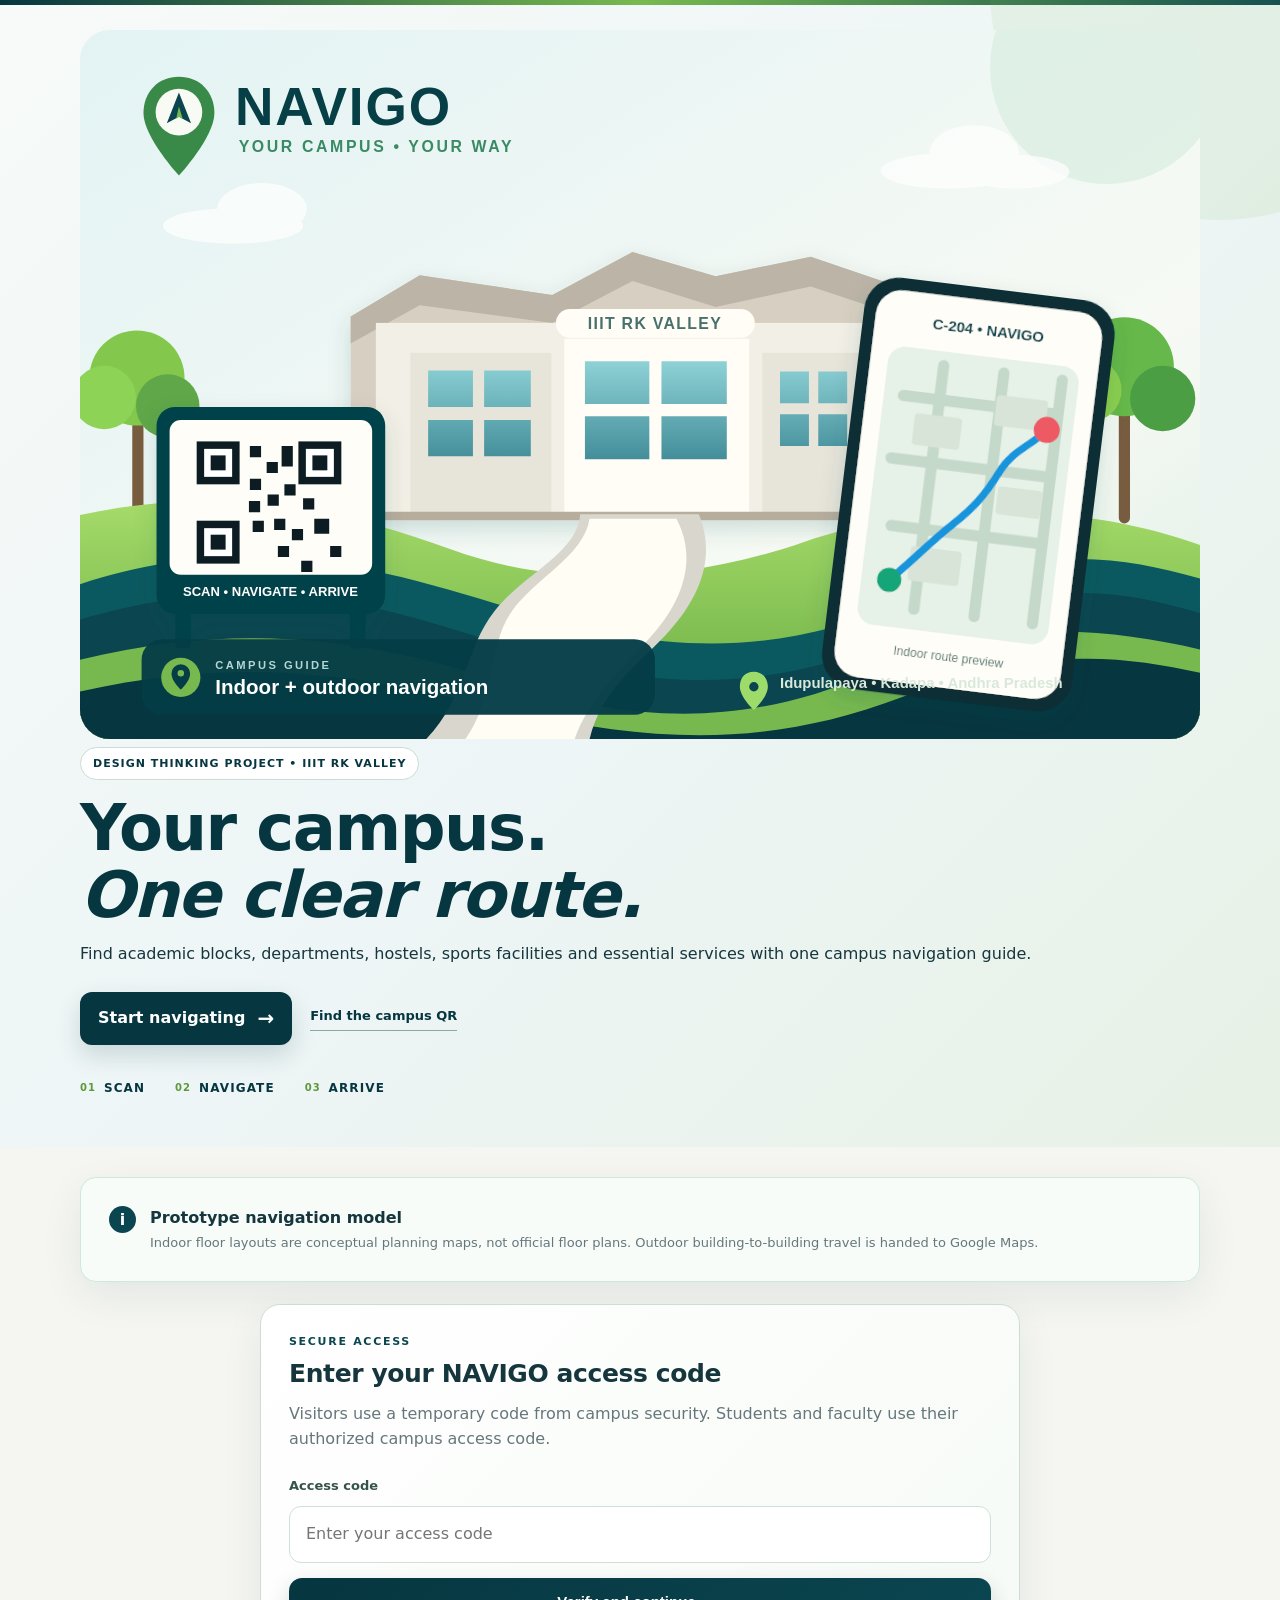
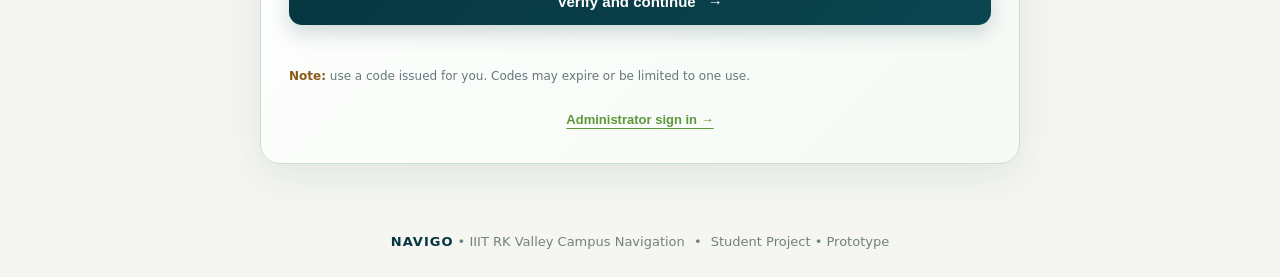
==== index.html @ 4bb539ed "Make NAVIGO campus artwork the full-width hero" ====
<!DOCTYPE html>
<html lang="en">
<head>
<meta charset="UTF-8">
<meta name="viewport" content="width=device-width,initial-scale=1.0">
<meta name="description" content="NAVIGO — IIIT RK Valley campus navigation for buildings, rooms and essential facilities.">
<title>NAVIGO | IIIT RK Valley Campus Navigation</title>
<link rel="stylesheet" href="style.css"><link rel="icon" href="navigo-mark.svg" type="image/svg+xml">
</head>
<body>
<header class="hero hero-showcase">
  <div class="hero-inner hero-inner-showcase">
    <div class="hero-banner">
      <img src="navigo-campus-visual-v2.svg?v=3" alt="NAVIGO campus illustration showing IIIT RK Valley buildings, a QR access sign, landscaped paths, and a phone displaying an indoor navigation route" fetchpriority="high">
    </div>
    <div class="hero-intro">
      <div class="hero-intro-copy">
        <span class="hero-pill">DESIGN THINKING PROJECT • IIIT RK VALLEY</span>
        <h1>Your campus.<br><em>One clear route.</em></h1>
        <p>Find academic blocks, departments, hostels, sports facilities and essential services with one campus navigation guide.</p>
      </div>
      <div class="hero-intro-actions">
        <div class="hero-actions hero-actions-showcase">
          <a href="#navigation" class="hero-cta">Start navigating <span>→</span></a>
          <a href="#qr-access" class="hero-link">Find the campus QR</a>
        </div>
        <div class="hero-steps hero-steps-showcase" aria-label="Three navigation steps">
          <div><b>01</b><span>Scan</span></div>
          <div><b>02</b><span>Navigate</span></div>
          <div><b>03</b><span>Arrive</span></div>
        </div>
      </div>
    </div>
  </div>
</header>
<main>
  <section class="notice"><div class="notice-icon">i</div><div><strong>Prototype navigation model</strong><span>Indoor floor layouts are conceptual planning maps, not official floor plans. Outdoor building-to-building travel is handed to Google Maps.</span></div></section>
  <section id="accessGate" class="card auth-card" aria-labelledby="accessGateTitle">
    <div class="section-kicker">SECURE ACCESS</div>
    <h2 id="accessGateTitle">Enter your NAVIGO access code</h2>
    <p class="hint">Visitors use a temporary code from campus security. Students and faculty use their authorized campus access code.</p>
    <form id="accessForm" class="access-form">
      <label for="accessCode">Access code</label>
      <input id="accessCode" name="accessCode" type="password" autocomplete="off" minlength="8" maxlength="256" required placeholder="Enter your access code">
      <button id="verifyAccess" type="submit"><span>Verify and continue</span><span aria-hidden="true">→</span></button>
    </form>
    <p id="accessError" class="access-error" role="status" aria-live="polite"></p>
    <p class="access-security-note"><strong>Note:</strong> use a code issued for you. Codes may expire or be limited to one use.</p>
    <button id="showAdminAccess" class="admin-link-button" type="button">Administrator sign in →</button>
  </section>
  <section id="adminGate" class="card auth-card admin-gate" aria-labelledby="adminGateTitle" hidden>
    <div class="section-kicker">ADMINISTRATION</div>
    <h2 id="adminGateTitle">NAVIGO administrator</h2>
    <p class="hint">Sign in with your approved administrator account to manage campus access codes.</p>
    <form id="adminLoginForm" class="access-form">
      <label for="adminEmail">Administrator email</label>
      <input id="adminEmail" name="email" type="email" autocomplete="username" required placeholder="Enter your admin email">
      <label for="adminPassword">Password</label>
      <input id="adminPassword" name="password" type="password" autocomplete="current-password" required placeholder="Enter your password">
      <button id="adminLoginButton" type="submit"><span>Sign in securely</span><span aria-hidden="true">→</span></button>
    </form>
    <p id="adminLoginMessage" class="access-error" role="status" aria-live="polite"></p>
    <button id="backToAccess" class="secondary-button admin-back-button" type="button">← Back to access code</button>

    <div id="adminDashboard" hidden>
      <div class="admin-dashboard-heading">
        <div><div class="section-kicker">CODE MANAGEMENT</div><h3>Access codes</h3><p class="hint">Codes are stored as hashes. The full code is shown only once when created.</p></div>
        <button id="adminSignOut" class="secondary-button" type="button">Sign out</button>
      </div>
      <form id="adminCreateForm" class="admin-create-form">
        <div class="admin-field">
          <label for="adminRole">Code type</label>
          <select id="adminRole" required>
            <option value="visitor">Visitor</option>
            <option value="student">Student</option>
            <option value="faculty">Faculty</option>
          </select>
        </div>
        <div class="admin-field">
          <label for="adminExpiryHours">Expires in (hours)</label>
          <input id="adminExpiryHours" type="number" min="0.25" max="8760" step="0.25" value="24" required>
        </div>
        <div class="admin-field">
          <label for="adminMaxUses">Maximum uses</label>
          <input id="adminMaxUses" type="number" min="1" max="5000" step="1" value="1" required>
        </div>
        <button id="adminCreateButton" type="submit">+ Generate code</button>
      </form>
      <p id="adminActionMessage" class="admin-message" role="status" aria-live="polite"></p>
      <div id="createdCodePanel" class="admin-created-code" hidden>
        <div><strong>New access code</strong><p>Copy and share this code securely now. It will not be shown again after you leave this page.</p></div>
        <code id="createdCodeValue"></code>
        <button id="copyCreatedCode" class="secondary-button" type="button">Copy code</button>
      </div>
      <div class="admin-table-heading">
        <h3>Recent codes</h3>
        <button id="refreshAdminCodes" class="secondary-button" type="button">Refresh list ↻</button>
      </div>
      <div class="admin-table-wrap">
        <table class="admin-table">
          <thead><tr><th>Type</th><th>Status</th><th>Expires</th><th>Uses</th><th>Created</th><th>Actions</th></tr></thead>
          <tbody id="adminCodeRows"><tr><td colspan="6">Sign in to load access codes.</td></tr></tbody>
        </table>
      </div>
      <p class="access-security-note">Security reminder: give each code only to the intended person. Visitor codes should normally have one use and a short expiry.</p>
    </div>
  </section>
  <section id="passwordResetGate" class="card auth-card" aria-labelledby="passwordResetTitle" hidden>
    <div class="section-kicker">ACCOUNT SECURITY</div>
    <h2 id="passwordResetTitle">Set a new password</h2>
    <p class="hint">Choose a strong password for your NAVIGO administrator account.</p>
    <form id="passwordResetForm" class="access-form">
      <label for="newPassword">New password</label>
      <input id="newPassword" name="newPassword" type="password" autocomplete="new-password" minlength="8" required placeholder="At least 8 characters">
      <label for="confirmNewPassword">Confirm new password</label>
      <input id="confirmNewPassword" name="confirmNewPassword" type="password" autocomplete="new-password" minlength="8" required placeholder="Enter the same password again">
      <button id="saveNewPassword" type="submit"><span>Save new password</span><span aria-hidden="true">→</span></button>
    </form>
    <p id="passwordResetMessage" class="access-error" role="status" aria-live="polite"></p>
  </section>
  <div id="appContent" hidden>
  <section id="accessMode" class="card access-card">
    <div class="section-kicker">VERIFIED ACCESS</div>
    <div class="verified-row">
      <div><h2 id="verifiedWelcome">Welcome to NAVIGO</h2><p id="accessNotice" class="access-notice" role="status">Verify your access code to continue.</p></div>
      <button id="signOutAccess" class="secondary-button" type="button">Lock NAVIGO</button>
    </div>
    <p class="access-security-note"><strong>Prototype security note:</strong> verification is handled by Supabase, but the current campus room layouts are still stored in public website files. Do not use this prototype to protect confidential room information until access checks are enforced by a trusted backend.</p>
  </section>
  <section id="navigation" class="card">
    <div class="section-kicker">NAVIGATION</div><h2>Where do you want to go?</h2>
    <p class="hint">Choose your current location and destination. Same-building trips use the indoor prototype; trips between buildings use Google Maps for the outdoor section.</p>
    <div class="route-grid">
      <div class="route-side">
        <h3>📍 I am here</h3>
        <label for="currentBuilding">Building / Block</label><select id="currentBuilding"></select>
        <label for="currentFloor">Floor</label><select id="currentFloor"></select>
        <div id="currentRoomField"><label for="currentRoom">Room / Location</label><select id="currentRoom"></select></div>
      </div>
      <div class="route-side destination-side">
        <h3>🎯 I want to go to</h3>
        <label for="destinationBuilding">Building / Block</label><select id="destinationBuilding"></select>
        <label for="destinationFloor">Floor</label><select id="destinationFloor"></select>
        <div id="destinationRoomField"><label for="destinationRoom">Room / Location</label><select id="destinationRoom"></select></div>
      </div>
    </div>
    <button id="navigate"><span>Find route</span><span class="button-arrow">→</span></button>
    <p id="message"></p>
  </section>
  <section id="routeResult" class="card result-card" hidden>
    <div class="result-heading">
      <div><div class="section-kicker">RESULT</div><h2>Your route</h2><p id="routeSummary" class="hint"></p></div>
      <button id="googleMaps" class="secondary-button" hidden>🌍 Open Outdoor Route in Google Maps</button>
    </div>
    <div id="steps" class="steps"></div>
    <div id="floorPreview" class="floor-preview"></div>
  </section>
  <section class="card">
    <div class="section-kicker">CAMPUS</div><h2>Explore the campus</h2>
    <p class="hint">For this prototype, the major engineering departments are modeled as separate blocks. Smaller academic departments are modeled inside the Academic Blocks.</p>
    <div class="grid departments-grid">
      <div class="place"><strong>💻 CSE Block</strong><span>Separate Computer Science & Engineering block</span></div>
      <div class="place"><strong>📡 ECE Block</strong><span>Separate Electronics & Communication Engineering block</span></div>
      <div class="place"><strong>⚡ EEE Block</strong><span>Separate Electrical & Electronics Engineering block</span></div>
      <div class="place"><strong>🏗️ Civil Block</strong><span>Separate Civil Engineering block</span></div>
      <div class="place"><strong>🔩 MME Block</strong><span>Separate Materials Science & Metallurgical Engineering block</span></div>
      <div class="place"><strong>⚙️ ME Block</strong><span>Separate Mechanical Engineering block</span></div>
      <div class="place"><strong>🏢 AB-1 / AB-2</strong><span>Academic blocks containing smaller departments and academic rooms</span></div>
      <div class="place"><strong>📐 Mathematics</strong><span>Prototype location: Academic Block</span></div>
      <div class="place"><strong>⚛️ Physics</strong><span>Prototype location: Academic Block</span></div>
      <div class="place"><strong>🧪 Chemistry</strong><span>Prototype location: Academic Block</span></div>
      <div class="place"><strong>📚 English</strong><span>Prototype location: Academic Block</span></div>
      <div class="place"><strong>🌐 Telugu</strong><span>Prototype location: Academic Block</span></div>
      <div class="place"><strong>💼 Management</strong><span>Prototype location: Academic Block</span></div>
      <div class="place"><strong>📖 Library Science</strong><span>Prototype location: Academic Block</span></div>
      <div class="place"><strong>🏃 Physical Education</strong><span>Prototype location: Academic Block</span></div>
    </div>
  </section>
  <section class="card"><div class="section-kicker">SPORTS & ACTIVITIES</div><h2>Student Activity Centre</h2><div class="grid"><div class="place"><strong>🏋️ Gym</strong><span>Indoor fitness facility</span></div><div class="place"><strong>🎾 Tennis Court</strong><span>Outdoor sports facility</span></div><div class="place"><strong>🏀 Basketball Court</strong><span>Outdoor sports facility</span></div><div class="place"><strong>🏸 Badminton</strong><span>Indoor sports facility</span></div><div class="place"><strong>🏓 Table Tennis</strong><span>Indoor sports facility</span></div><div class="place"><strong>🏐 Volleyball Court</strong><span>Outdoor sports facility</span></div><div class="place"><strong>♟️ Indoor Games</strong><span>Chess and other indoor activities</span></div><div class="place"><strong>👥 Student Clubs Room</strong><span>Student activity space</span></div></div></section>
  <section class="card"><div class="section-kicker">ESSENTIAL FACILITIES</div><h2>Hospital, Bank & ATM</h2><p class="hint">These are campus support facilities. Select one to make it your destination, or open its Google Maps place.</p><div id="essentialLocations" class="facility-grid"></div><p class="facility-helper">Choose a facility below to make it your destination instantly.</p></section>
  <section class="card temple-section"><div class="section-kicker">CAMPUS TEMPLE</div><h2>Campus Temple</h2><p class="hint">A single ground-floor temple destination.</p><div class="temple-card"><div class="temple-card-icon">🛕</div><div><strong>Campus Temple</strong><span>Ground Floor • Destination only</span></div><button id="templeDestination" class="place-destination" type="button">Set as destination →</button><button id="templeMap" class="place-map" type="button">Open in Google Maps ↗</button></div></section><section class="card"><div class="section-kicker">LOCATIONS</div><h2>All prototype locations</h2><div id="locations" class="grid"></div></section>
  <section id="qr-access" class="qr-card card"><div class="qr-copy"><div class="section-kicker">ONE QR • FINAL ACCESS</div><h2>Scan. Navigate. Arrive.</h2><p>Keep this QR at the campus entrance, notice board or presentation poster. One scan opens the live NAVIGO campus guide.</p><div class="qr-points"><span>✓ No separate QR for each block</span><span>✓ Choose current location + destination</span><span>✓ Indoor prototype + Google Maps outdoors</span></div></div><div class="qr-panel"><div class="qr-frame"><img class="qr-image" src="https://api.qrserver.com/v1/create-qr-code/?size=420x420&data=https%3A%2F%2Fintensiveblack297-tech.github.io%2Fiiit-rk-valley-navigation%2F" alt="QR code opening the NAVIGO campus navigation website"></div><span>SCAN FOR CAMPUS NAVIGATION</span></div></section>
  </div>
</main>
<footer><strong>NAVIGO</strong> • IIIT RK Valley Campus Navigation <span>•</span> Student Project • Prototype</footer>
<script src="script.js"></script>
</body>
</html>
---- style.css ----
*{box-sizing:border-box;margin:0;padding:0}:root{--primary:#0b4650;--primary-dark:#063640;--green:#78b94f;--green-dark:#5e983b;--mint:#edf5e8;--mint-strong:#dceccf;--bg:#f5f6f2;--text:#16363d;--muted:#66777b;--border:#dce3df;--hall:#eef2ef;--current:#2479a9;--destination:#6cae49;--shadow:0 14px 40px rgba(16,48,54,.08)}html{scroll-behavior:smooth}body{font-family:Inter,ui-sans-serif,system-ui,-apple-system,BlinkMacSystemFont,"Segoe UI",Arial,sans-serif;background:var(--bg);color:var(--text);line-height:1.55}.hero{color:var(--text);background:linear-gradient(135deg,#fff 0%,#f7f8f4 62%,#edf5e8 100%);position:relative;overflow:hidden;border-bottom:1px solid #e2e8e2}.hero:before{content:"";position:absolute;left:0;top:0;width:100%;height:5px;background:linear-gradient(90deg,var(--primary-dark),var(--green),var(--primary))}.hero:after{content:"";position:absolute;width:460px;height:460px;border-radius:50%;right:-170px;top:-240px;background:rgba(120,185,79,.10)}.hero-inner{width:min(1120px,92%);margin:auto;padding:34px 0 58px;position:relative;z-index:1}.brand{display:flex;align-items:center;gap:20px;margin-bottom:46px}.brand-mark{width:70px;height:auto;aspect-ratio:127/177;display:block;object-fit:contain;flex:none}.brand-text{display:flex;flex-direction:column;justify-content:center;min-width:0;padding-top:2px;transform:translateY(-5px)}.brand-name{font-size:clamp(50px,5.2vw,62px);font-weight:950;line-height:.9;letter-spacing:-2.8px;color:var(--primary-dark)}.brand-tagline{margin-top:11px;font-size:12.5px;font-weight:800;letter-spacing:2.5px;color:var(--green-dark)}.hero-copy{max-width:720px}.hero-pill{display:inline-block;padding:7px 12px;border:1px solid #cddbd4;border-radius:999px;background:#fff;color:var(--primary-dark);font-size:11px;font-weight:900;letter-spacing:1px}.hero h1{font-size:clamp(38px,6vw,64px);line-height:1.04;margin:15px 0 14px;letter-spacing:-1.5px;color:var(--primary-dark)}.hero-copy p{max-width:650px;font-size:17px;color:#50656a}.hero-campus{position:absolute;right:0;bottom:48px;display:flex;flex-direction:column;align-items:flex-end;text-align:right;gap:2px}.hero-campus strong{font-size:16px;color:var(--primary-dark)}.hero-campus span{font-size:12px;color:#65787c}.campus-orb{width:44px;height:44px;border-radius:14px;background:var(--mint-strong);color:var(--primary-dark);display:grid;place-items:center;font-size:26px;margin-bottom:4px}main{width:min(1120px,92%);margin:30px auto 60px}.card,.notice{background:#fff;border:1px solid var(--border);border-radius:22px;padding:28px;margin-bottom:22px;box-shadow:var(--shadow)}.notice{display:flex;gap:14px;align-items:flex-start;background:#f7fcf9;border-color:#cfe8db}.notice-icon{width:27px;height:27px;border-radius:50%;display:grid;place-items:center;background:var(--primary);color:#fff;font-weight:800;flex:none}.notice strong,.notice span{display:block}.notice span{color:var(--muted);font-size:13px;margin-top:2px}.section-kicker{color:var(--primary);font-size:11px;font-weight:900;letter-spacing:1.7px;margin-bottom:5px}.card h2{font-size:25px;letter-spacing:-.4px;margin-bottom:8px}.hint{color:var(--muted);margin-bottom:20px}.route-grid{display:grid;grid-template-columns:1fr 1fr;gap:18px}.route-side{border:1px solid var(--border);border-radius:17px;padding:20px;background:#fbfdfc}.destination-side{background:#f8fcfa}.route-side h3{font-size:16px;color:var(--primary-dark);margin-bottom:4px}label{display:block;font-weight:750;font-size:13px;margin:15px 0 7px;color:#36534a}select{width:100%;padding:14px;border:1px solid #cfe0d8;border-radius:12px;background:#fff;color:var(--text);font-size:15px;outline:none;transition:.2s}select:focus{border-color:var(--green-dark);box-shadow:0 0 0 4px rgba(120,185,79,.16)}button{border:0;border-radius:13px;background:linear-gradient(135deg,var(--primary-dark),var(--primary));color:#fff;font-weight:800;font-size:15px;cursor:pointer;padding:15px 18px;transition:.2s;box-shadow:0 8px 20px rgba(6,54,64,.18)}button:hover{transform:translateY(-1px);filter:brightness(.97)}button:focus-visible{outline:3px solid rgba(120,185,79,.5);outline-offset:2px}#navigate{width:100%;margin-top:18px;display:flex;justify-content:center;align-items:center;gap:12px;min-height:50px}.button-arrow{font-size:20px;line-height:0}#message{margin-top:12px;text-align:center;color:var(--muted)}.result-heading{display:flex;justify-content:space-between;align-items:flex-start;gap:16px}.secondary-button{width:auto;margin:0;background:var(--primary-dark);white-space:nowrap}.steps{display:grid;gap:10px;margin-top:12px}.step{display:flex;gap:12px;align-items:flex-start;padding:14px;border:1px solid var(--border);border-radius:13px;background:#f9fcfa}.step-number{min-width:30px;height:30px;border-radius:50%;display:grid;place-items:center;background:var(--mint-strong);color:var(--primary-dark);font-weight:800}.floor-preview{margin-top:22px}.floor-title{font-weight:800;font-size:18px;margin-bottom:10px}.prototype-label{font-weight:normal;color:var(--muted);font-size:13px}.map-legend{display:flex;flex-wrap:wrap;gap:12px;margin:0 0 12px;color:var(--muted);font-size:13px}.legend-item{display:flex;align-items:center;gap:6px}.legend-dot{width:13px;height:13px;border-radius:4px;border:1px solid #cbd5e1;background:#fff}.legend-dot.current{background:#d9efff;border:2px solid var(--current)}.legend-dot.destination{background:#d8f5e7;border:2px solid var(--destination)}.legend-dot.route{background:#1685d4;border-color:#1685d4}.legend-dot.stairs{background:#fff3d0;border:1px solid #d97706}.floor-map-shell{overflow:auto;border:1px solid var(--border);border-radius:16px;background:#f7faf8;padding:12px}.floor-map{min-width:720px;position:relative;background:#fff;border:1px solid #cfe0d8;border-radius:12px;padding:58px 18px 18px}.floor-map-label{position:absolute;top:14px;left:18px;font-size:12px;color:var(--muted);font-weight:800;text-transform:uppercase;letter-spacing:.5px}.floor-plan{position:relative;display:grid;grid-template-columns:1fr 1.15fr 1fr;grid-template-rows:repeat(5,72px);gap:8px}.room{border:1px solid #c7d8d0;border-radius:9px;background:#fff;display:flex;align-items:center;justify-content:center;text-align:center;padding:6px;font-size:12px;position:relative;z-index:2;box-shadow:0 2px 5px rgba(20,65,50,.05)}.room.current{border:3px solid var(--current);background:#d9efff}.room.destination{border:3px solid var(--destination);background:#d8f5e7}.room.current.destination{border-color:#7c3aed;background:#f3e8ff}.corridor{grid-column:2;grid-row:1 / 6;background:var(--hall);border:1px dashed #b8cfc4;border-radius:10px;display:flex;align-items:center;justify-content:center;color:#667a72;font-size:12px;writing-mode:vertical-rl;text-orientation:mixed;z-index:1}.route-overlay{position:absolute;inset:0;width:100%;height:100%;z-index:4;pointer-events:none;overflow:visible}.route-shadow{fill:none;stroke:#fff;stroke-width:5;stroke-linecap:round;stroke-linejoin:round;opacity:.9}.route-line{fill:none;stroke:#1685d4;stroke-width:2.8;stroke-linecap:round;stroke-linejoin:round;stroke-dasharray:7 4;animation:routeDash 1.2s linear infinite;filter:drop-shadow(0 1px 1px #0002)}.route-start{fill:#1685d4;stroke:#fff;stroke-width:1.2}.route-end{fill:#159a68;stroke:#fff;stroke-width:1.2}@keyframes routeDash{to{stroke-dashoffset:-22}}.stairs{position:absolute;right:18px;bottom:18px;background:#fff3d0;border:1px solid #d97706;border-radius:8px;padding:7px 10px;font-size:11px;font-weight:800;z-index:5}.entrance{position:absolute;left:18px;bottom:18px;background:#e0f2fe;border:1px solid #0284c7;border-radius:8px;padding:7px 10px;font-size:11px;font-weight:800;z-index:5}.map-note{font-size:12px;color:var(--muted);margin-top:10px}.grid{display:grid;grid-template-columns:repeat(2,1fr);gap:12px;margin-top:15px}.place{padding:17px;border:1px solid var(--border);border-radius:15px;background:#fbfdfc}.place strong{display:block;color:#24483d}.place span{font-size:13px;color:var(--muted)}.facility-grid{display:grid;grid-template-columns:repeat(3,1fr);gap:14px;margin-top:16px}.facility{padding:20px;border:1px solid var(--border);border-radius:17px;background:linear-gradient(145deg,#fff,#f4f8f0);position:relative;overflow:hidden}.facility:after{content:"";position:absolute;width:90px;height:90px;border-radius:50%;right:-35px;top:-35px;background:#e5efd9}.facility-icon{width:44px;height:44px;border-radius:13px;background:var(--mint-strong);display:grid;place-items:center;font-size:22px;margin-bottom:12px;position:relative;z-index:1}.facility strong,.facility span{display:block;position:relative;z-index:1}.facility span{color:var(--muted);font-size:13px;margin-top:4px}.qr-card{display:flex;align-items:center;gap:20px;background:linear-gradient(135deg,#f3fbf7,#fff);border-color:#cce7d9}.qr-icon{width:70px;height:70px;border-radius:18px;background:var(--primary-dark);color:#fff;display:grid;place-items:center;font-size:38px;flex:none;box-shadow:0 10px 22px rgba(11,107,79,.2)}footer{text-align:center;color:#71827c;padding:25px 15px;font-size:13px}footer strong{color:var(--primary-dark);letter-spacing:1px}footer span{margin:0 5px}.facility-helper{margin-top:14px;color:var(--muted);font-size:12px}.facility-actions,.place-actions{display:flex;gap:8px;flex-wrap:wrap;margin-top:13px}.facility{transition:transform .2s,box-shadow .2s}.facility:hover{transform:translateY(-3px);box-shadow:0 12px 26px rgba(21,65,51,.1)}.facility-action,.facility-map-action,.place-destination,.place-map{margin-top:0;padding:10px 12px;border-radius:10px;font-size:12px;line-height:1.2;box-shadow:none;min-height:40px}.facility-action,.place-destination{background:linear-gradient(135deg,var(--primary-dark),var(--primary));color:#fff}.facility-map-action,.place-map{background:#fff;color:var(--primary-dark);border:1px solid #b9cbc4}.facility-action:hover,.facility-map-action:hover,.place-destination:hover,.place-map:hover{transform:none}@media(max-width:800px){.hero-campus{position:static;align-items:flex-start;text-align:left;margin-top:30px}.brand{margin-bottom:38px}.route-grid{grid-template-columns:1fr}.facility-grid{grid-template-columns:1fr}.grid{grid-template-columns:1fr}.result-heading{flex-direction:column}.secondary-button{width:100%}.qr-card{align-items:flex-start}.facility-actions,.place-actions{display:grid;grid-template-columns:1fr;gap:9px}.facility-action,.facility-map-action,.place-destination,.place-map{width:100%;min-height:44px;padding:12px 14px;font-size:13px;display:flex;align-items:center;justify-content:center}.place{overflow:hidden}.brand{gap:14px}.brand-mark{width:58px;height:auto}.brand-text{transform:translateY(-3px)}.brand-name{font-size:clamp(38px,11vw,50px);letter-spacing:-2px}.brand-tagline{font-size:10.5px;letter-spacing:1.4px;margin-top:8px}}@media(max-width:500px){.hero-inner{padding-bottom:38px}.hero h1{font-size:40px}.card{padding:21px}.brand{align-items:center;gap:12px}.brand-mark{width:52px;height:auto}.brand-text{transform:translateY(-2px)}.brand-name{font-size:39px;letter-spacing:-1.7px}.brand-tagline{font-size:9.5px;letter-spacing:1.05px;white-space:nowrap}.facility-action,.facility-map-action,.place-destination,.place-map{min-height:46px}.hero-copy p{font-size:15px}}
/* Final NAVIGO brand lockup alignment */
.brand{display:grid;grid-template-columns:64px auto;align-items:center;column-gap:18px;width:max-content;max-width:100%;margin-bottom:46px}
.brand-mark{width:64px;height:90px;display:block;object-fit:contain;object-position:center;flex:none;margin:0}
.brand-text{display:flex;flex-direction:column;align-items:flex-start;justify-content:center;min-width:0;padding:0;transform:none;margin:0}
.brand-name{display:block;font-size:clamp(48px,5.3vw,62px);font-weight:950;line-height:.88;letter-spacing:-2.6px;color:var(--primary-dark);margin:0;padding:0}
.brand-tagline{display:block;margin:10px 0 0;font-size:12px;font-weight:800;line-height:1.1;letter-spacing:2.1px;color:var(--green-dark);white-space:nowrap}
@media(max-width:800px){
 .brand{grid-template-columns:54px minmax(0,1fr);column-gap:13px;align-items:center;width:100%;margin-bottom:38px}
 .brand-mark{width:54px;height:76px}
 .brand-name{font-size:clamp(39px,11vw,50px);letter-spacing:-2px}
 .brand-tagline{margin-top:8px;font-size:10px;letter-spacing:1.35px}
}
@media(max-width:500px){
 .brand{grid-template-columns:48px minmax(0,1fr);column-gap:11px;align-items:center}
 .brand-mark{width:48px;height:68px}
 .brand-name{font-size:39px;letter-spacing:-1.7px;line-height:.9}
 .brand-tagline{margin-top:7px;font-size:9px;letter-spacing:1.05px}
}

/* Poster-inspired NAVIGO visual refresh */
.hero{background:linear-gradient(135deg,#f7faf8 0%,#edf5f6 54%,#e8f1e5 100%);border-bottom:0}
.hero-inner{padding:30px 0 50px}
.hero-layout{display:grid;grid-template-columns:minmax(0,1.02fr) minmax(360px,.98fr);gap:54px;align-items:center}
.hero-copy{max-width:640px}
.hero-copy h1{font-size:clamp(46px,5.5vw,70px);letter-spacing:-2.8px;margin:18px 0 16px}
.hero-copy h1 em{font-style:normal;color:var(--green-dark)}
.hero-copy p{max-width:570px;font-size:17px;line-height:1.7;color:#52676b}
.hero-actions{display:flex;align-items:center;gap:18px;flex-wrap:wrap;margin-top:25px}
.hero-cta{display:inline-flex;align-items:center;gap:12px;padding:14px 18px;border-radius:12px;background:var(--primary-dark);color:#fff;text-decoration:none;font-weight:850;box-shadow:0 10px 24px rgba(6,54,64,.16)}
.hero-cta span{font-size:20px;line-height:1}
.hero-link{color:var(--primary-dark);font-size:13px;font-weight:850;text-decoration:none;border-bottom:1px solid #8ca9a0;padding-bottom:3px}
.hero-steps{display:flex;gap:30px;margin-top:34px}
.hero-steps div{display:flex;align-items:center;gap:8px}
.hero-steps b{font-size:10px;letter-spacing:1px;color:var(--green-dark)}
.hero-steps span{font-size:12px;font-weight:800;letter-spacing:1.1px;text-transform:uppercase;color:var(--primary-dark)}
.hero-visual{position:relative;border-radius:28px;overflow:hidden;box-shadow:0 24px 60px rgba(16,48,54,.16);border:1px solid rgba(11,70,80,.12);background:#eef5f3}
.hero-visual img{display:block;width:100%;height:auto}
.visual-caption{position:absolute;left:18px;bottom:16px;padding:10px 13px;border-radius:12px;background:rgba(6,54,64,.88);backdrop-filter:blur(8px);color:#fff;display:flex;flex-direction:column;gap:2px}
.visual-caption span{font-size:9px;text-transform:uppercase;letter-spacing:1.5px;opacity:.72}
.visual-caption strong{font-size:12px}
.hero-campus{right:0;bottom:35px}
.card{border-radius:20px}
.notice{border-radius:16px}
#navigation{scroll-margin-top:20px}
.qr-card{display:grid;grid-template-columns:1fr 300px;gap:42px;align-items:center;padding:34px 38px;background:linear-gradient(135deg,#f0f7f2 0%,#fff 58%,#eaf2f3 100%);border-color:#c9ddd5;overflow:hidden;position:relative}
.qr-card:before{content:"";position:absolute;right:-120px;bottom:-170px;width:390px;height:390px;border-radius:50%;background:rgba(120,185,79,.12)}
.qr-copy{position:relative;z-index:1}
.qr-copy h2{font-size:32px;letter-spacing:-1px;margin-bottom:10px}
.qr-copy p{max-width:650px;color:var(--muted)}
.qr-points{display:grid;gap:8px;margin-top:17px}
.qr-points span{font-size:13px;color:#31534a;font-weight:700}
.qr-panel{position:relative;z-index:1;display:flex;flex-direction:column;align-items:center;gap:11px}
.qr-frame{width:220px;height:220px;background:#fff;border:10px solid #fff;border-radius:16px;box-shadow:0 16px 34px rgba(11,70,80,.16);display:grid;place-items:center;overflow:hidden}
.qr-image{display:block;width:100%;height:100%;object-fit:contain}
.qr-panel>span{font-size:10px;font-weight:900;letter-spacing:1.5px;color:var(--primary-dark);text-align:center}
footer{padding-top:8px}
@media(max-width:900px){
 .hero-layout{grid-template-columns:1fr;gap:30px}
 .hero-visual{max-width:680px}
 .hero-campus{position:static;align-items:flex-start;text-align:left;margin-top:25px}
 .qr-card{grid-template-columns:1fr 240px;gap:24px}
}
@media(max-width:650px){
 .hero-inner{padding-top:24px}
 .hero-copy h1{font-size:46px;letter-spacing:-2px}
 .hero-copy p{font-size:15px}
 .hero-actions{gap:13px}
 .hero-cta{width:100%;justify-content:center}
 .hero-link{margin-left:4px}
 .hero-steps{justify-content:space-between;gap:10px;margin-top:26px}
 .hero-steps div{gap:5px}
 .hero-steps span{font-size:10px}
 .qr-card{grid-template-columns:1fr;padding:28px 22px;text-align:left}
 .qr-panel{justify-self:center}
 .qr-frame{width:210px;height:210px}
}
@media(max-width:500px){
 .hero-visual{border-radius:20px}
 .visual-caption{left:12px;bottom:12px}
 .hero-copy h1{font-size:42px}
 .hero-steps{display:grid;grid-template-columns:repeat(3,1fr)}
 .hero-steps div{flex-direction:column;align-items:flex-start}
 .qr-card{padding:24px 18px}
 .qr-copy h2{font-size:27px}
}

/* Campus Temple: single ground-floor destination */
.temple-map{min-height:300px;display:flex;flex-direction:column;justify-content:center;align-items:center;position:relative}
.temple-only{width:min(520px,88%);min-height:150px;border:2px solid var(--green);border-radius:24px;background:linear-gradient(145deg,#f7fbf3,#edf5e8);display:flex;flex-direction:column;align-items:center;justify-content:center;gap:8px;text-align:center;box-shadow:var(--shadow);font-size:44px}
.temple-only strong{font-size:22px;letter-spacing:1px;color:var(--primary-dark)}
.temple-only span{font-size:13px;color:var(--muted);font-weight:700}

/* Campus Temple: destination only, with no rooms or internal facilities */
.temple-card{display:grid;grid-template-columns:auto 1fr auto auto;align-items:center;gap:16px;padding:22px;border:1px solid var(--border);border-radius:20px;background:linear-gradient(135deg,#f7fbf3,#fff);box-shadow:var(--shadow)}
.temple-card-icon{width:58px;height:58px;border-radius:16px;display:grid;place-items:center;background:var(--mint);font-size:30px}
.temple-card strong{display:block;color:var(--primary-dark);font-size:18px}
.temple-card span{display:block;margin-top:4px;color:var(--muted);font-size:13px;font-weight:700}
@media(max-width:800px){.temple-card{grid-template-columns:58px 1fr}.temple-card .place-destination,.temple-card .place-map{grid-column:1/-1;width:100%}}

/* Role-aware NAVIGO access-mode prototype */
.access-card{border-color:#cbded5;background:linear-gradient(135deg,#fff 0%,#f5faf5 100%)}
.access-options{display:grid;grid-template-columns:repeat(3,minmax(0,1fr));gap:12px;margin:18px 0}
.access-option{display:flex;flex-direction:column;align-items:flex-start;gap:5px;text-align:left;min-height:124px;padding:17px;background:#fff;color:var(--primary-dark);border:1px solid var(--border);box-shadow:none}
.access-option>span{font-size:23px}
.access-option strong{font-size:15px}
.access-option small{font-size:12px;line-height:1.4;color:var(--muted);font-weight:650}
.access-option.active{background:#edf5e8;border:2px solid var(--green-dark);padding:16px;box-shadow:0 8px 20px rgba(94,152,59,.1)}
.access-notice{padding:12px 14px;background:#f1f7f3;border-radius:11px;color:var(--primary-dark);font-size:13px;font-weight:750}
.access-security-note{margin-top:12px;color:var(--muted);font-size:12px;line-height:1.55}
.access-security-note strong{color:#8a5b18}
[hidden]{display:none!important}
@media(max-width:650px){.access-options{grid-template-columns:1fr}.access-option{min-height:0;display:grid;grid-template-columns:36px 1fr;column-gap:10px;align-items:center}.access-option>span{grid-row:1/3}.access-option small{grid-column:2}}

.visitor-building-view{min-height:210px;border:1px solid var(--border);border-radius:16px;background:linear-gradient(135deg,#f5faf5,#fff);display:flex;flex-direction:column;align-items:center;justify-content:center;text-align:center;padding:24px;gap:7px}.visitor-building-icon{width:64px;height:64px;border-radius:18px;display:grid;place-items:center;background:var(--mint-strong);font-size:32px}.visitor-building-view strong{font-size:20px;color:var(--primary-dark)}.visitor-building-view span{font-size:12px;font-weight:800;color:var(--green-dark);text-transform:uppercase;letter-spacing:.7px}.visitor-building-view p{max-width:470px;color:var(--muted);font-size:13px;margin-top:4px}


/* Supabase access-code gate */
.auth-card{max-width:760px;margin:0 auto 24px;border-color:#cbded5;background:linear-gradient(135deg,#fff 0%,#f5faf5 100%)}
.access-form{display:grid;gap:10px}
.access-form label{margin:4px 0 0}
.access-form input{width:100%;box-sizing:border-box;padding:15px 16px;border:1px solid #cfe0d8;border-radius:12px;background:#fff;color:var(--text);font:inherit;outline:none}
.access-form input:focus{border-color:var(--green-dark);box-shadow:0 0 0 4px rgba(120,185,79,.16)}
.access-form button{display:flex;justify-content:center;align-items:center;gap:12px;width:100%;margin-top:5px}
.access-form button:disabled{opacity:.65;cursor:wait;transform:none}
.access-error{min-height:1.4em;margin-top:12px;color:#a12b2b;font-size:13px;font-weight:750}
.verified-row{display:flex;align-items:center;justify-content:space-between;gap:16px}
.verified-row h2{margin:0 0 8px}
.verified-row .access-notice{margin:0}
.verified-row .secondary-button{flex:none}
@media(max-width:650px){.verified-row{align-items:stretch;flex-direction:column}.verified-row .secondary-button{width:100%}}


/* NAVIGO secure administrator panel */
.admin-link-button{
  display:block;margin:18px auto 0;padding:8px 12px;background:transparent!important;
  color:var(--green-dark)!important;border:0!important;box-shadow:none!important;
  font-size:13px;font-weight:800;text-decoration:underline;text-underline-offset:4px;
}
.admin-link-button:hover{transform:none!important;box-shadow:none!important;color:var(--primary-dark)!important}
.admin-back-button{margin-top:4px}
.admin-dashboard-heading,.admin-table-heading{
  display:flex;align-items:flex-start;justify-content:space-between;gap:16px;margin:26px 0 16px;
}
.admin-dashboard-heading h3,.admin-table-heading h3{margin:0 0 6px;color:var(--primary-dark);font-size:22px}
.admin-dashboard-heading .hint{margin:0;max-width:610px;font-size:13px}
.admin-create-form{
  display:grid;grid-template-columns:repeat(3,minmax(0,1fr));gap:14px;align-items:end;
  border:1px solid var(--border);border-radius:16px;background:#f7faf7;padding:18px;
}
.admin-field{display:flex;flex-direction:column;gap:8px;min-width:0}
.admin-field label{font-size:13px;font-weight:800;color:var(--primary-dark)}
.admin-field input,.admin-field select{
  width:100%;box-sizing:border-box;padding:12px 13px;border:1px solid #cfe0d8;border-radius:10px;
  background:#fff;color:var(--text);font:inherit;min-height:46px;
}
.admin-create-form>button{grid-column:1/-1;margin-top:2px;width:100%}
.admin-create-form button:disabled{opacity:.65;cursor:wait}
.admin-message{min-height:1.5em;margin:12px 0;color:var(--green-dark);font-size:13px;font-weight:750}
.admin-created-code{
  display:grid;grid-template-columns:minmax(0,1fr) auto;gap:12px;align-items:center;
  margin:16px 0;padding:18px;border:1px solid #b8d4b0;border-radius:14px;background:#f0f8ed;
}
.admin-created-code>div{grid-column:1/-1}
.admin-created-code strong{color:var(--primary-dark)}
.admin-created-code p{margin:5px 0 0;color:var(--muted);font-size:13px}
.admin-created-code code{
  display:block;min-width:0;overflow-wrap:anywhere;padding:13px;border:1px dashed #9bb995;
  border-radius:9px;background:#fff;color:var(--primary-dark);font-size:15px;font-weight:850;letter-spacing:.5px;
}
.admin-table-heading{align-items:center;margin-top:26px}
.admin-table-heading h3{margin:0}
.admin-table-wrap{width:100%;overflow-x:auto;border:1px solid var(--border);border-radius:14px;background:#fff}
.admin-table{width:100%;border-collapse:collapse;min-width:760px;font-size:13px}
.admin-table th,.admin-table td{padding:13px 12px;text-align:left;vertical-align:middle;border-bottom:1px solid #e5ede8}
.admin-table th{background:#f3f8f4;color:var(--primary-dark);font-weight:850;white-space:nowrap}
.admin-table tbody tr:last-child td{border-bottom:0}
.admin-table td{color:var(--text);line-height:1.45}
.admin-status{display:inline-flex;padding:5px 9px;border-radius:999px;font-size:11px;font-weight:850;white-space:nowrap}
.status-active{background:#e7f6e7;color:#21612c}
.status-expired,.status-used{background:#fff2d9;color:#8a5b18}
.status-revoked{background:#fde8e8;color:#a12b2b}
.admin-row-actions{display:flex;gap:7px;align-items:center;flex-wrap:wrap}
.admin-small-button{padding:7px 9px;margin:0;border-radius:8px;font-size:11px;font-weight:800;white-space:nowrap}
.admin-small-button.danger{background:#fff;color:#a12b2b;border:1px solid #e8baba;box-shadow:none}
.admin-small-button.danger:hover{background:#fff0f0;transform:none}
.admin-table td[colspan]{padding:20px;color:var(--muted)}
#adminGate .access-form{margin-top:18px}
#adminDashboard[hidden],#adminLoginForm[hidden]{display:none!important}
@media(max-width:760px){
  .admin-create-form{grid-template-columns:1fr}
  .admin-create-form>button{grid-column:auto}
  .admin-dashboard-heading{align-items:stretch;flex-direction:column}
  .admin-dashboard-heading>.secondary-button{width:100%}
  .admin-table-heading{align-items:stretch;flex-direction:column}
  .admin-created-code{grid-template-columns:1fr}
  .admin-created-code>div{grid-column:auto}
  .admin-created-code>.secondary-button{width:100%}
}
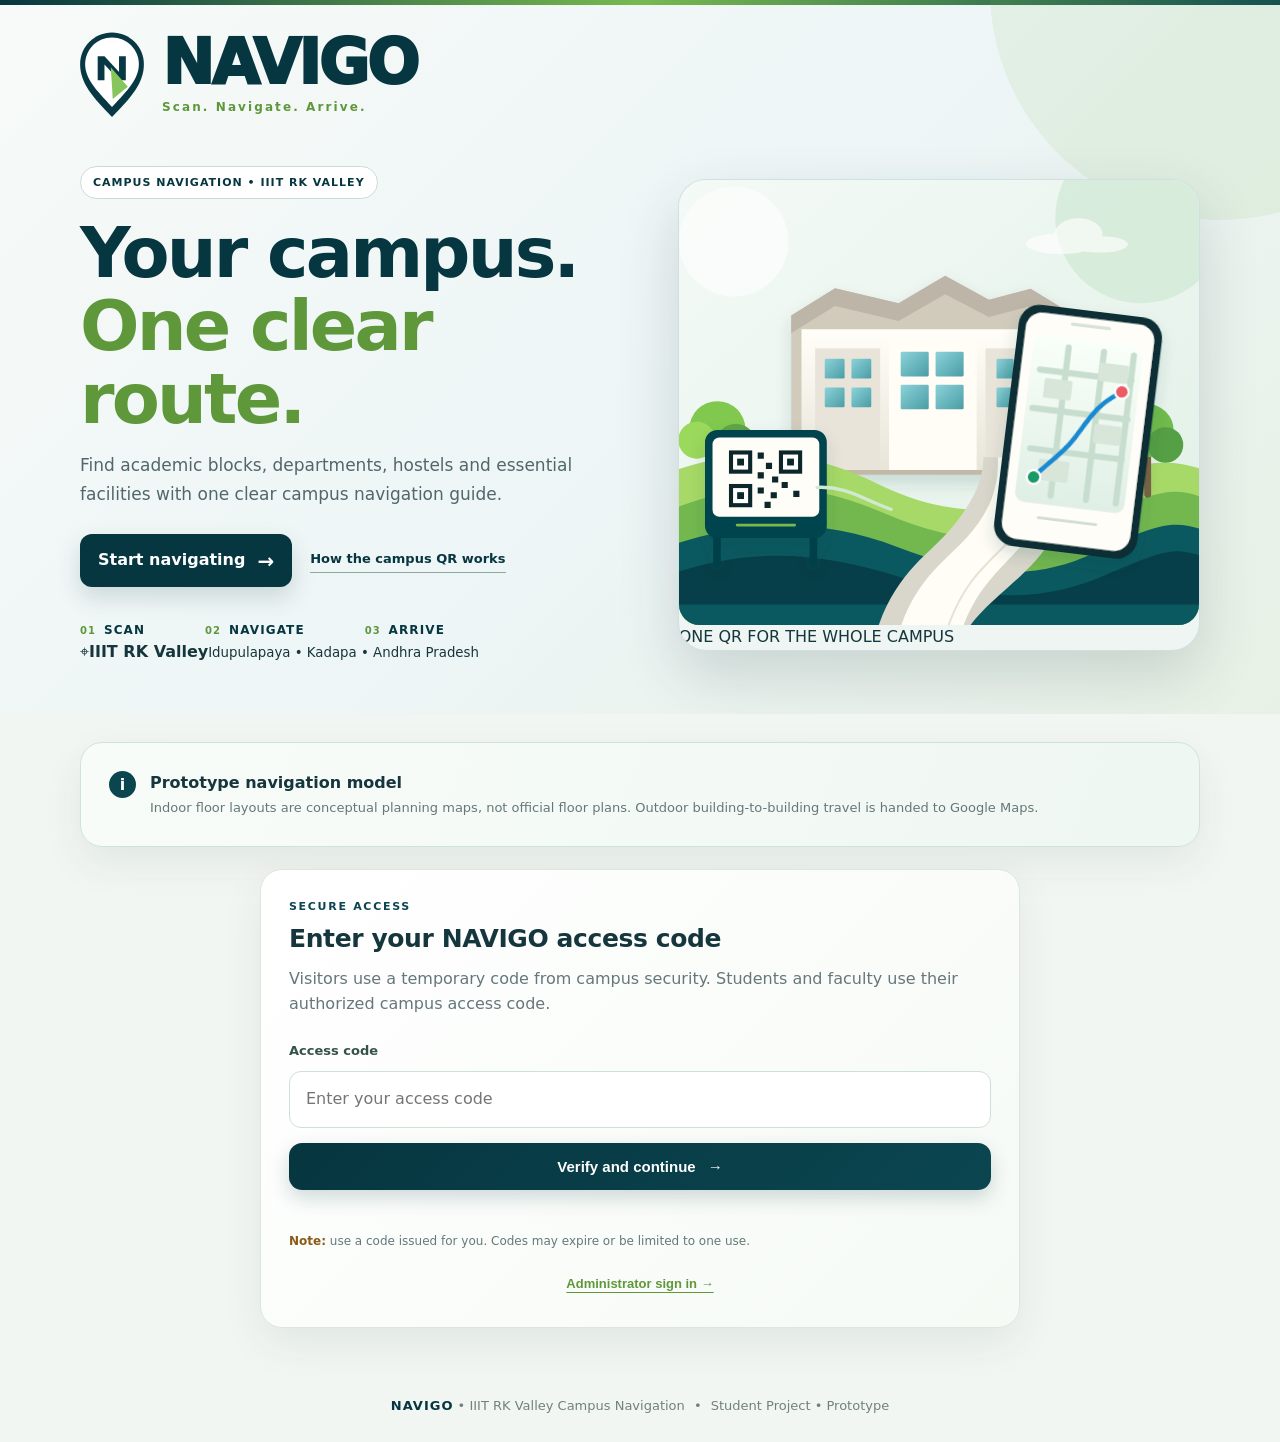
==== commit 7a93736f: "Redesign NAVIGO landing hero with balanced split layout" ====
--- a/index.html
+++ b/index.html
@@ -8,27 +8,33 @@
 <link rel="stylesheet" href="style.css"><link rel="icon" href="navigo-mark.svg" type="image/svg+xml">
 </head>
 <body>
-<header class="hero hero-showcase">
-  <div class="hero-inner hero-inner-showcase">
-    <div class="hero-banner">
-      <img src="navigo-campus-visual-v2.svg?v=3" alt="NAVIGO campus illustration showing IIIT RK Valley buildings, a QR access sign, landscaped paths, and a phone displaying an indoor navigation route" fetchpriority="high">
+<header class="hero hero-refined">
+  <div class="hero-inner hero-inner-refined">
+    <div class="brand brand-refined">
+      <img class="brand-mark" src="navigo-mark.svg" alt="NAVIGO logo mark">
+      <div class="brand-text"><div class="brand-name">NAVIGO</div><div class="brand-tagline">Scan. Navigate. Arrive.</div></div>
     </div>
-    <div class="hero-intro">
-      <div class="hero-intro-copy">
-        <span class="hero-pill">DESIGN THINKING PROJECT • IIIT RK VALLEY</span>
+    <div class="hero-layout hero-layout-refined">
+      <div class="hero-copy hero-copy-refined">
+        <span class="hero-pill">CAMPUS NAVIGATION • IIIT RK VALLEY</span>
         <h1>Your campus.<br><em>One clear route.</em></h1>
-        <p>Find academic blocks, departments, hostels, sports facilities and essential services with one campus navigation guide.</p>
-      </div>
-      <div class="hero-intro-actions">
-        <div class="hero-actions hero-actions-showcase">
+        <p>Find academic blocks, departments, hostels and essential facilities with one clear campus navigation guide.</p>
+        <div class="hero-actions hero-actions-refined">
           <a href="#navigation" class="hero-cta">Start navigating <span>→</span></a>
-          <a href="#qr-access" class="hero-link">Find the campus QR</a>
+          <a href="#qr-access" class="hero-link">How the campus QR works</a>
         </div>
-        <div class="hero-steps hero-steps-showcase" aria-label="Three navigation steps">
+        <div class="hero-steps hero-steps-refined">
           <div><b>01</b><span>Scan</span></div>
+          <div class="hero-step-line"></div>
           <div><b>02</b><span>Navigate</span></div>
+          <div class="hero-step-line"></div>
           <div><b>03</b><span>Arrive</span></div>
         </div>
+        <div class="hero-location"><span class="hero-location-icon">⌖</span><span><strong>IIIT RK Valley</strong><small>Idupulapaya • Kadapa • Andhra Pradesh</small></span></div>
+      </div>
+      <div class="hero-visual hero-visual-refined">
+        <img src="navigo-campus-hero-art.svg?v=1" alt="Illustrated campus buildings, QR wayfinding sign, path and a phone displaying a route" fetchpriority="high">
+        <div class="hero-art-caption"><span class="hero-art-dot"></span><span>ONE QR FOR THE WHOLE CAMPUS</span></div>
       </div>
     </div>
   </div>
--- a/style.css
+++ b/style.css
@@ -197,3 +197,77 @@
   .admin-created-code>div{grid-column:auto}
   .admin-created-code>.secondary-button{width:100%}
 }
+
+
+/* NAVIGO image-led hero refresh: wide campus artwork, clear next steps, and one visual theme. */
+:root{
+  --bg:#f2f6f2;
+  --border:#d7e4dc;
+  --shadow:0 16px 42px rgba(10,56,61,.075);
+}
+.hero-showcase{
+  background:
+    radial-gradient(circle at 88% 10%,rgba(120,185,79,.12),transparent 24rem),
+    linear-gradient(135deg,#f8fbf8 0%,#eff6f1 58%,#e4f0e8 100%);
+}
+.hero-showcase:after{display:none}
+.hero-inner-showcase{width:min(1120px,92%);padding:30px 0 44px}
+.hero-banner{
+  position:relative;width:100%;aspect-ratio:8/5;overflow:hidden;
+  border:1px solid rgba(11,70,80,.16);border-radius:28px;
+  background:#e8f2ec;box-shadow:0 24px 60px rgba(6,54,64,.16);
+  isolation:isolate;
+}
+.hero-banner img{
+  display:block;width:100%;height:100%;object-fit:cover;object-position:center;
+}
+.hero-intro{
+  display:grid;grid-template-columns:minmax(0,1.06fr) minmax(280px,.94fr);
+  align-items:center;gap:36px;margin:28px 8px 0;
+}
+.hero-intro-copy{max-width:670px}
+.hero-intro-copy .hero-pill{background:rgba(255,255,255,.8);border-color:#c6dbcf}
+.hero-intro-copy h1{
+  margin:13px 0 12px;font-size:clamp(34px,4.2vw,53px);
+  line-height:1.03;letter-spacing:-1.6px;color:var(--primary-dark);
+}
+.hero-intro-copy h1 em{color:var(--green-dark);font-style:normal}
+.hero-intro-copy p{max-width:620px;font-size:16px;color:#52696a}
+.hero-intro-actions{min-width:0}
+.hero-actions-showcase{justify-content:flex-start;margin:0;gap:12px}
+.hero-actions-showcase .hero-cta{box-shadow:0 10px 24px rgba(6,54,64,.17)}
+.hero-actions-showcase .hero-link{border-bottom-color:#93b6a4}
+.hero-steps-showcase{
+  justify-content:flex-start;gap:clamp(14px,2.4vw,28px);margin-top:20px;padding-top:16px;
+  border-top:1px solid #cfdfd5;
+}
+.hero-steps-showcase div{gap:7px}
+.hero-steps-showcase b{font-size:10px;color:var(--green-dark)}
+.hero-steps-showcase span{font-size:12px;font-weight:800;color:#496264}
+main{margin-top:28px}
+.card,.notice{border-radius:22px}
+.card{border-color:#dbe6df}
+.notice{background:linear-gradient(110deg,#f8fcf8,#eff7f2);border-color:#cfe4d6}
+@media(max-width:900px){
+  .hero-inner-showcase{width:min(1120px,92%);padding:24px 0 34px}
+  .hero-intro{grid-template-columns:1fr;gap:18px;margin:24px 4px 0}
+  .hero-intro-copy{max-width:760px}
+  .hero-intro-copy h1{font-size:clamp(34px,6vw,48px)}
+  .hero-intro-actions{display:flex;flex-direction:column;gap:0}
+  .hero-steps-showcase{margin-top:16px}
+}
+@media(max-width:600px){
+  .hero-inner-showcase{width:94%;padding:18px 0 28px}
+  .hero-banner{border-radius:18px;aspect-ratio:8/5}
+  .hero-banner img{object-position:center}
+  .hero-intro{margin:20px 2px 0;gap:17px}
+  .hero-intro-copy .hero-pill{font-size:9px;letter-spacing:.65px}
+  .hero-intro-copy h1{font-size:36px;line-height:1.07;margin:12px 0}
+  .hero-intro-copy p{font-size:14px}
+  .hero-actions-showcase{align-items:stretch;flex-direction:column;gap:13px}
+  .hero-actions-showcase .hero-cta{justify-content:center}
+  .hero-actions-showcase .hero-link{align-self:flex-start}
+  .hero-steps-showcase{gap:12px;justify-content:space-between}
+  .hero-steps-showcase div{gap:5px}
+  .hero-steps-showcase span{font-size:11px}
+}
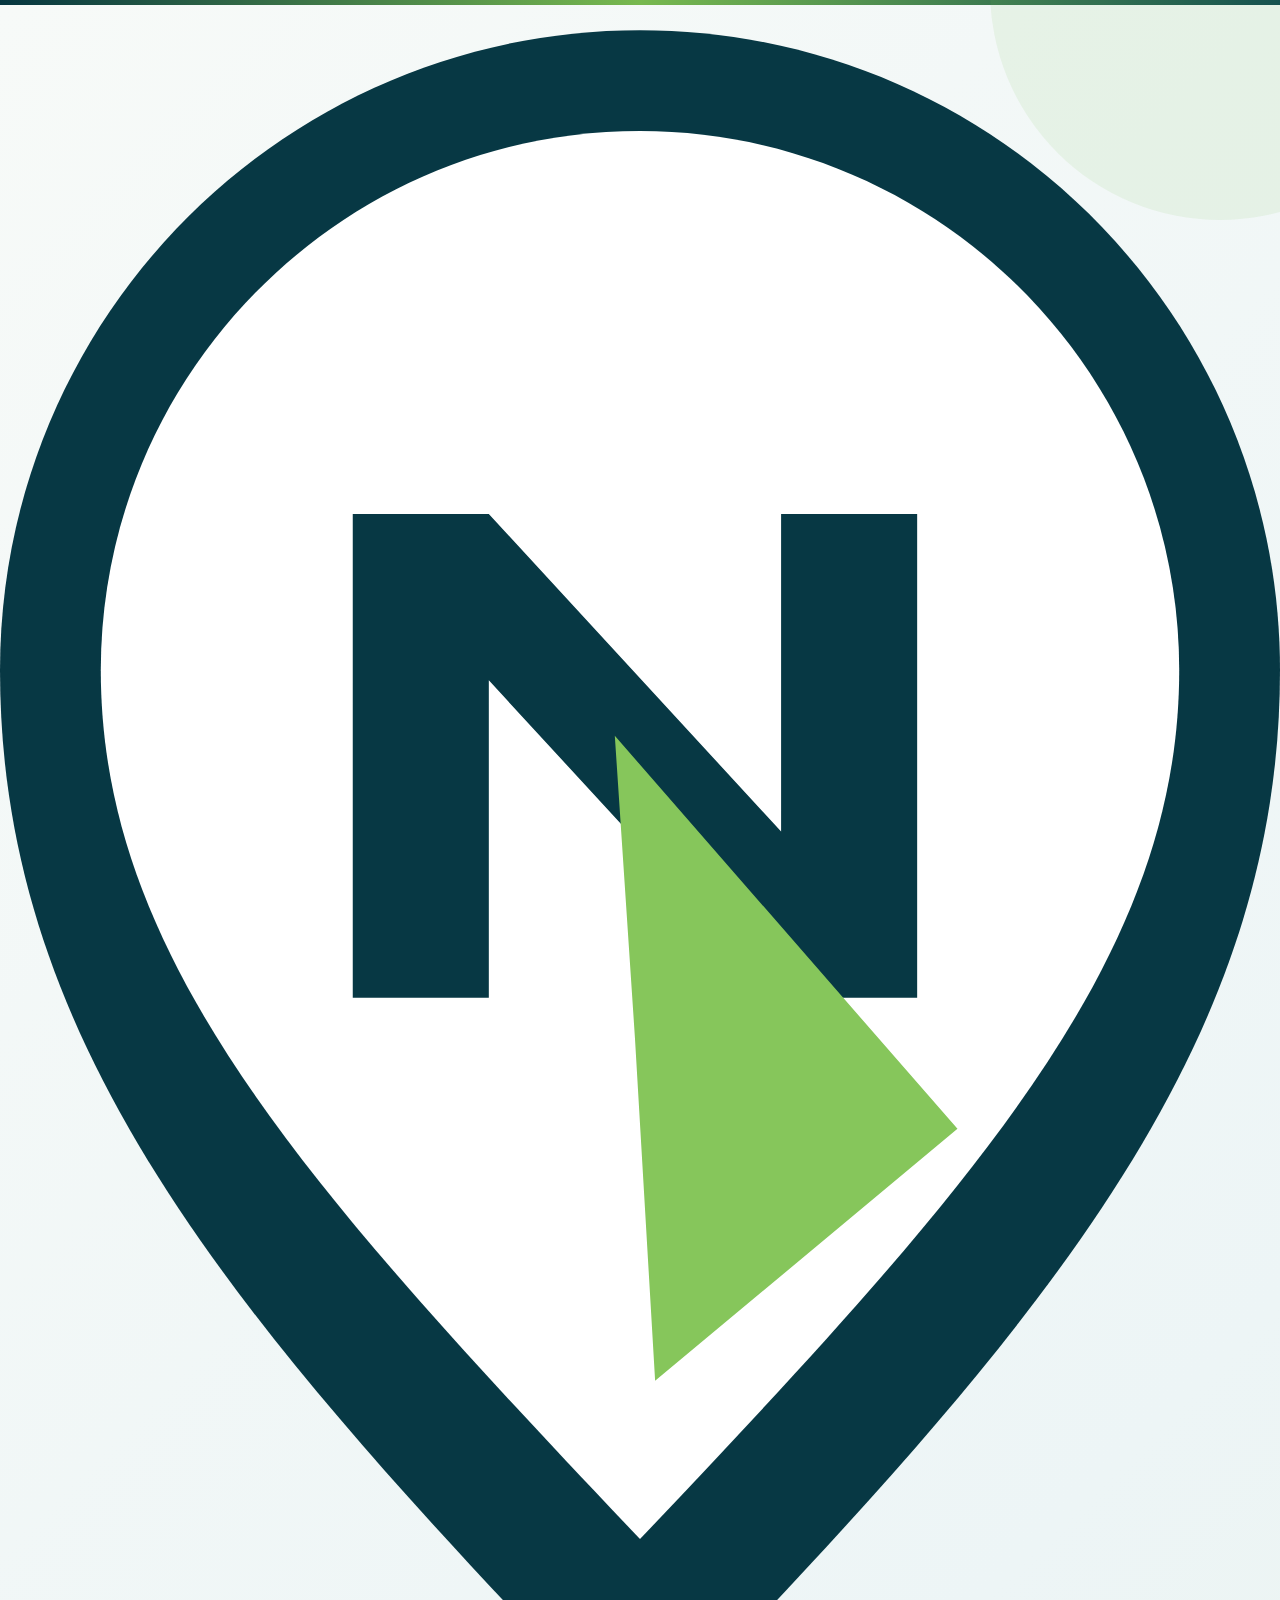
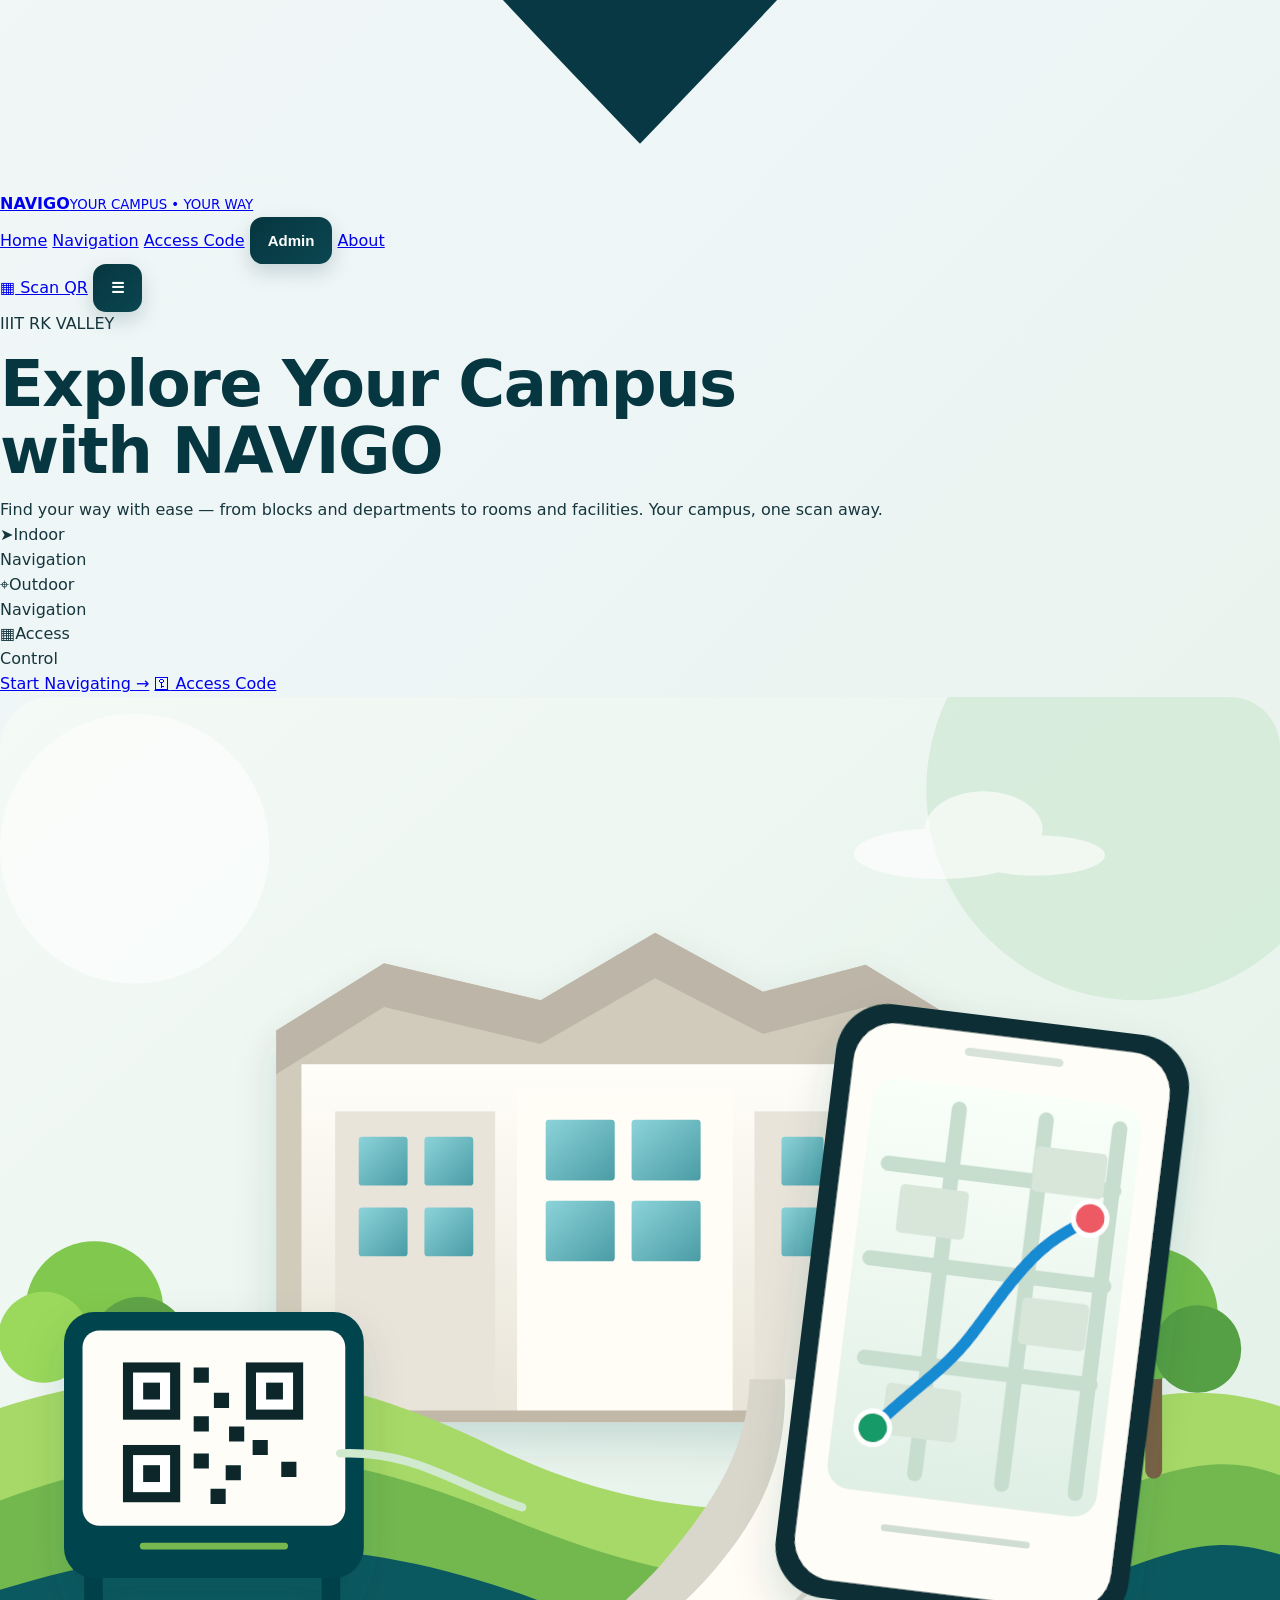
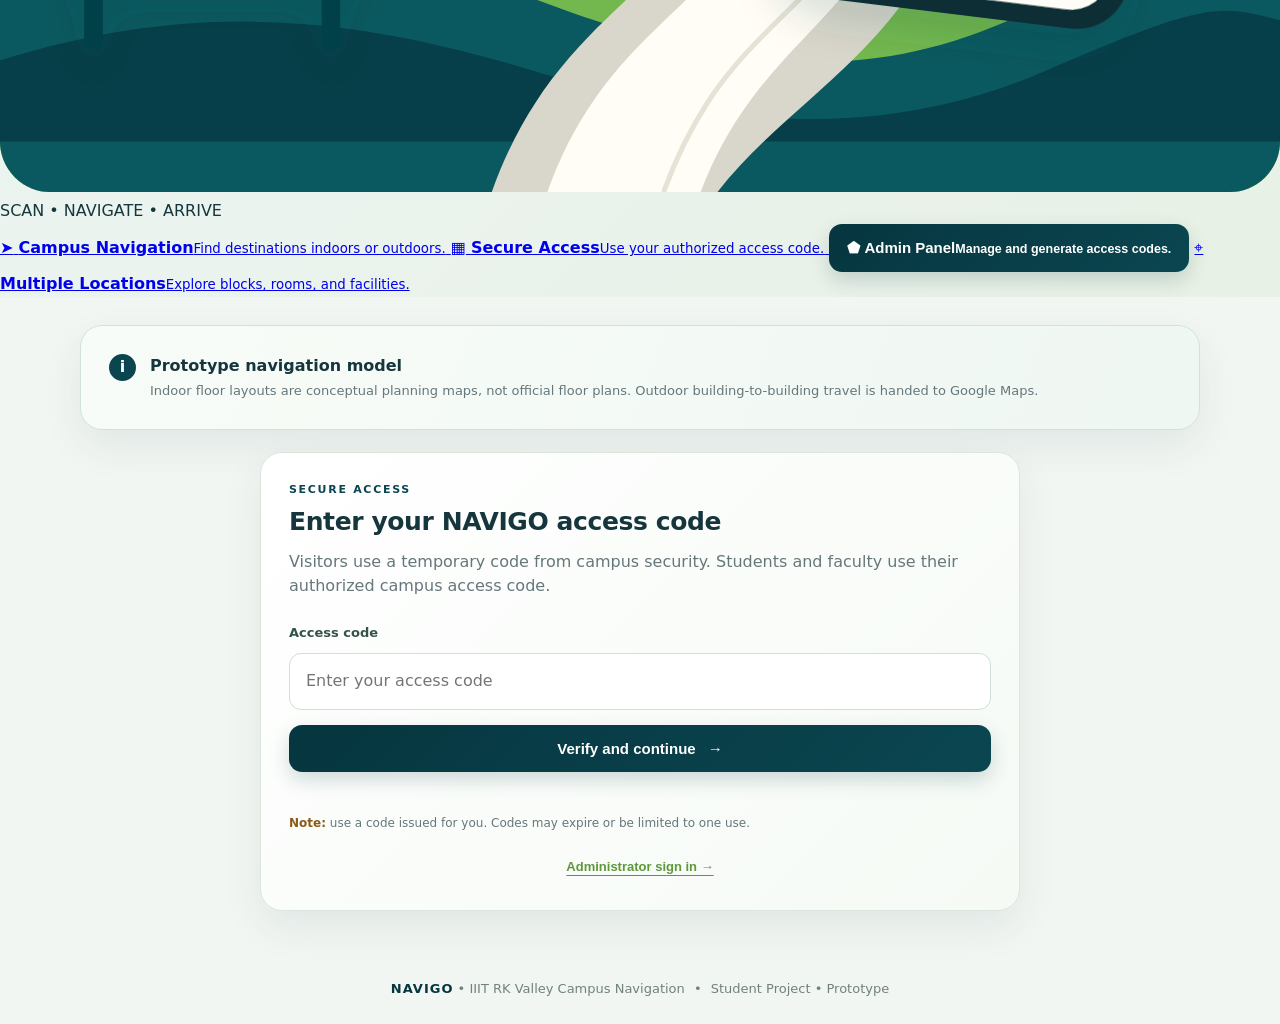
==== commit 527c7949: "Rework NAVIGO homepage to match reference design" ====
--- a/index.html
+++ b/index.html
@@ -8,39 +8,67 @@
 <link rel="stylesheet" href="style.css"><link rel="icon" href="navigo-mark.svg" type="image/svg+xml">
 </head>
 <body>
-<header class="hero hero-refined">
-  <div class="hero-inner hero-inner-refined">
-    <div class="brand brand-refined">
-      <img class="brand-mark" src="navigo-mark.svg" alt="NAVIGO logo mark">
-      <div class="brand-text"><div class="brand-name">NAVIGO</div><div class="brand-tagline">Scan. Navigate. Arrive.</div></div>
-    </div>
-    <div class="hero-layout hero-layout-refined">
-      <div class="hero-copy hero-copy-refined">
-        <span class="hero-pill">CAMPUS NAVIGATION • IIIT RK VALLEY</span>
-        <h1>Your campus.<br><em>One clear route.</em></h1>
-        <p>Find academic blocks, departments, hostels and essential facilities with one clear campus navigation guide.</p>
-        <div class="hero-actions hero-actions-refined">
-          <a href="#navigation" class="hero-cta">Start navigating <span>→</span></a>
-          <a href="#qr-access" class="hero-link">How the campus QR works</a>
-        </div>
-        <div class="hero-steps hero-steps-refined">
-          <div><b>01</b><span>Scan</span></div>
-          <div class="hero-step-line"></div>
-          <div><b>02</b><span>Navigate</span></div>
-          <div class="hero-step-line"></div>
-          <div><b>03</b><span>Arrive</span></div>
-        </div>
-        <div class="hero-location"><span class="hero-location-icon">⌖</span><span><strong>IIIT RK Valley</strong><small>Idupulapaya • Kadapa • Andhra Pradesh</small></span></div>
-      </div>
-      <div class="hero-visual hero-visual-refined">
-        <img src="navigo-campus-hero-art.svg?v=1" alt="Illustrated campus buildings, QR wayfinding sign, path and a phone displaying a route" fetchpriority="high">
-        <div class="hero-art-caption"><span class="hero-art-dot"></span><span>ONE QR FOR THE WHOLE CAMPUS</span></div>
-      </div>
-    </div>
+<header class="hero hero-reference" id="home">
+  <div class="top-nav-wrap">
+    <nav class="top-nav" aria-label="Main navigation">
+      <a class="top-brand" href="#home" aria-label="NAVIGO home">
+        <img src="navigo-mark.svg" alt="" class="top-brand-mark">
+        <span class="top-brand-copy"><strong>NAVIGO</strong><small>YOUR CAMPUS • YOUR WAY</small></span>
+      </a>
+      <div class="top-nav-links">
+        <a class="top-nav-link active" href="#home">Home</a>
+        <a class="top-nav-link" href="#navigation">Navigation</a>
+        <a class="top-nav-link" href="#accessGate">Access Code</a>
+        <button type="button" class="top-nav-link top-nav-button" id="showAdminNav">Admin</button>
+        <a class="top-nav-link" href="#about">About</a>
+      </div>
+      <a class="top-nav-qr" href="#qr-access"><span aria-hidden="true">▦</span> Scan QR</a>
+      <button class="top-nav-menu" id="mobileNavToggle" type="button" aria-expanded="false" aria-controls="topNavLinks" aria-label="Toggle navigation menu">☰</button>
+    </nav>
+  </div>
+  <div class="hero-reference-stage">
+    <div class="hero-reference-copy">
+      <span class="hero-reference-eyebrow">IIIT RK VALLEY</span>
+      <h1>Explore Your Campus<br><span>with NAVIGO</span></h1>
+      <p>Find your way with ease — from blocks and departments to rooms and facilities. Your campus, one scan away.</p>
+      <div class="hero-reference-highlights">
+        <div class="hero-highlight"><span class="hero-highlight-icon" aria-hidden="true">➤</span><span>Indoor<br>Navigation</span></div>
+        <div class="hero-highlight-divider"></div>
+        <div class="hero-highlight"><span class="hero-highlight-icon" aria-hidden="true">⌖</span><span>Outdoor<br>Navigation</span></div>
+        <div class="hero-highlight-divider"></div>
+        <div class="hero-highlight"><span class="hero-highlight-icon" aria-hidden="true">▦</span><span>Access<br>Control</span></div>
+      </div>
+      <div class="hero-reference-actions">
+        <a href="#navigation" class="hero-reference-primary">Start Navigating <span aria-hidden="true">→</span></a>
+        <a href="#accessGate" class="hero-reference-secondary"><span aria-hidden="true">⚿</span> Access Code</a>
+      </div>
+    </div>
+    <div class="hero-reference-art">
+      <img src="navigo-campus-hero-art.svg?v=2" alt="NAVIGO campus scene with academic building, QR wayfinding sign, green campus paths, and a phone map route" fetchpriority="high">
+      <div class="hero-reference-art-chip"><span></span> SCAN • NAVIGATE • ARRIVE</div>
+    </div>
+  </div>
+  <div class="hero-reference-features" aria-label="NAVIGO key features">
+    <a href="#navigation" class="hero-feature">
+      <span class="hero-feature-icon" aria-hidden="true">➤</span>
+      <span><strong>Campus Navigation</strong><small>Find destinations indoors or outdoors.</small></span>
+    </a>
+    <a href="#accessGate" class="hero-feature">
+      <span class="hero-feature-icon" aria-hidden="true">▦</span>
+      <span><strong>Secure Access</strong><small>Use your authorized access code.</small></span>
+    </a>
+    <button type="button" class="hero-feature hero-feature-button" id="showAdminFeature">
+      <span class="hero-feature-icon" aria-hidden="true">⬟</span>
+      <span><strong>Admin Panel</strong><small>Manage and generate access codes.</small></span>
+    </button>
+    <a href="#navigation" class="hero-feature">
+      <span class="hero-feature-icon" aria-hidden="true">⌖</span>
+      <span><strong>Multiple Locations</strong><small>Explore blocks, rooms, and facilities.</small></span>
+    </a>
   </div>
 </header>
 <main>
-  <section class="notice"><div class="notice-icon">i</div><div><strong>Prototype navigation model</strong><span>Indoor floor layouts are conceptual planning maps, not official floor plans. Outdoor building-to-building travel is handed to Google Maps.</span></div></section>
+  <section class="notice" id="about"><div class="notice-icon">i</div><div><strong>Prototype navigation model</strong><span>Indoor floor layouts are conceptual planning maps, not official floor plans. Outdoor building-to-building travel is handed to Google Maps.</span></div></section>
   <section id="accessGate" class="card auth-card" aria-labelledby="accessGateTitle">
     <div class="section-kicker">SECURE ACCESS</div>
     <h2 id="accessGateTitle">Enter your NAVIGO access code</h2>
--- a/style.css
+++ b/style.css
@@ -271,3 +271,106 @@
   .hero-steps-showcase div{gap:5px}
   .hero-steps-showcase span{font-size:11px}
 }
+
+
+/* Refined NAVIGO hero: balanced desktop split, restrained illustration, clear mobile flow. */
+.hero-refined{
+  background:
+    radial-gradient(circle at 92% 4%,rgba(120,185,79,.13),transparent 23rem),
+    linear-gradient(135deg,#fbfcfa 0%,#f4f8f3 58%,#edf5eb 100%);
+  border-bottom:1px solid #dce8df;
+}
+.hero-refined:after{width:340px;height:340px;right:-210px;top:-230px;background:rgba(120,185,79,.08)}
+.hero-inner-refined{width:min(1160px,92%);padding:26px 0 42px}
+.brand-refined{width:max-content;max-width:100%;grid-template-columns:50px auto;column-gap:14px;align-items:center;margin:0 0 26px}
+.brand-refined .brand-mark{width:50px;height:70px}
+.brand-refined .brand-name{font-size:clamp(42px,4.2vw,53px);line-height:.92;letter-spacing:-2.1px}
+.brand-refined .brand-tagline{font-size:10px;letter-spacing:1.8px;margin-top:7px}
+.hero-layout-refined{
+  display:grid;grid-template-columns:minmax(0,1fr) minmax(0,1.02fr);
+  align-items:center;gap:clamp(26px,4vw,50px);
+}
+.hero-copy-refined{max-width:560px;padding:6px 0 2px}
+.hero-copy-refined .hero-pill{
+  background:#fff;border-color:#d5e3d9;color:#326347;
+  font-size:10px;letter-spacing:1.1px;padding:8px 12px;
+}
+.hero-copy-refined h1{
+  margin:19px 0 16px;font-size:clamp(42px,5vw,62px);
+  line-height:1.01;letter-spacing:-2px;font-weight:850;color:#083d45;
+}
+.hero-copy-refined h1 em{color:#589642;font-style:normal}
+.hero-copy-refined p{max-width:480px;margin:0;color:#53696a;font-size:16px;line-height:1.8}
+.hero-actions-refined{display:flex;align-items:center;flex-wrap:wrap;gap:18px;margin-top:26px}
+.hero-actions-refined .hero-cta{width:auto;justify-content:center;padding:14px 18px;border-radius:12px;background:#073f48;box-shadow:0 12px 26px rgba(7,63,72,.16)}
+.hero-actions-refined .hero-cta span{font-size:19px;line-height:1}
+.hero-actions-refined .hero-link{margin:0;font-size:12px;border:0;text-decoration:underline;text-underline-offset:4px;color:#305d4b}
+.hero-steps-refined{display:flex;align-items:center;gap:14px;margin-top:30px}
+.hero-steps-refined div{display:flex;align-items:center;gap:7px}
+.hero-steps-refined b{font-size:10px;color:#629847;letter-spacing:.7px}
+.hero-steps-refined span{font-size:12px;font-weight:800;color:#426064}
+.hero-step-line{width:23px;height:1px;background:#bfd2c5;flex:none}
+.hero-location{display:flex;align-items:center;gap:11px;margin-top:30px;padding-top:18px;border-top:1px solid #d9e5db}
+.hero-location-icon{display:grid;place-items:center;width:38px;height:38px;flex:none;border-radius:12px;background:#e2efda;color:#276342;font-size:23px}
+.hero-location>span:last-child{display:flex;flex-direction:column;gap:2px}
+.hero-location strong{font-size:12px;font-weight:850;color:#244d41}
+.hero-location small{font-size:11px;color:#70817b;line-height:1.45}
+.hero-visual-refined{
+  position:relative;min-width:0;width:100%;aspect-ratio:760/650;overflow:hidden;
+  border:1px solid rgba(11,70,80,.1);border-radius:28px;
+  background:#e9f4ed;box-shadow:0 22px 52px rgba(15,65,59,.13);
+}
+.hero-visual-refined img{display:block;width:100%;height:100%;object-fit:cover;object-position:center}
+.hero-art-caption{
+  position:absolute;left:16px;bottom:16px;display:flex;align-items:center;gap:9px;
+  padding:10px 13px;border:1px solid rgba(255,255,255,.7);border-radius:999px;
+  background:rgba(255,255,255,.92);color:#275b49;
+  font-size:9px;font-weight:900;letter-spacing:1px;box-shadow:0 5px 18px rgba(12,55,48,.08);
+}
+.hero-art-dot{width:7px;height:7px;flex:none;border-radius:50%;background:#70b64a;box-shadow:0 0 0 4px #e8f4e0}
+.hero-showcase{background:initial}
+@media(max-width:940px){
+  .hero-inner-refined{width:min(900px,92%);padding:23px 0 34px}
+  .hero-layout-refined{grid-template-columns:minmax(0,1fr) minmax(0,.95fr);gap:26px}
+  .hero-copy-refined h1{font-size:clamp(38px,5.1vw,49px);letter-spacing:-1.6px}
+  .hero-copy-refined p{font-size:15px;line-height:1.7}
+  .hero-actions-refined{gap:12px}
+  .hero-actions-refined .hero-cta{padding:13px 15px}
+  .hero-steps-refined{gap:8px}
+  .hero-step-line{width:14px}
+}
+@media(max-width:760px){
+  .hero-inner-refined{width:min(620px,92%);padding:22px 0 30px}
+  .brand-refined{margin-bottom:24px;grid-template-columns:45px auto;column-gap:12px}
+  .brand-refined .brand-mark{width:45px;height:64px}
+  .brand-refined .brand-name{font-size:43px}
+  .brand-refined .brand-tagline{font-size:9px;letter-spacing:1.5px}
+  .hero-layout-refined{grid-template-columns:1fr;gap:24px}
+  .hero-copy-refined{max-width:100%}
+  .hero-copy-refined h1{font-size:clamp(39px,8vw,52px);margin:15px 0 12px}
+  .hero-copy-refined p{max-width:580px;font-size:15px}
+  .hero-visual-refined{width:100%;aspect-ratio:760/610;border-radius:22px}
+  .hero-steps-refined{margin-top:22px}
+  .hero-location{margin-top:23px;padding-top:15px}
+}
+@media(max-width:480px){
+  .hero-inner-refined{width:92%;padding:18px 0 25px}
+  .brand-refined{grid-template-columns:40px auto;column-gap:10px;margin-bottom:21px}
+  .brand-refined .brand-mark{width:40px;height:57px}
+  .brand-refined .brand-name{font-size:37px;letter-spacing:-1.5px}
+  .brand-refined .brand-tagline{font-size:8px;letter-spacing:1.15px;margin-top:6px}
+  .hero-copy-refined .hero-pill{font-size:8px;letter-spacing:.8px;padding:7px 9px}
+  .hero-copy-refined h1{font-size:39px;letter-spacing:-1.4px}
+  .hero-copy-refined p{font-size:14px;line-height:1.7}
+  .hero-actions-refined{align-items:stretch;flex-direction:column;gap:13px;margin-top:21px}
+  .hero-actions-refined .hero-cta{width:100%}
+  .hero-actions-refined .hero-link{align-self:flex-start;margin-left:2px}
+  .hero-steps-refined{justify-content:space-between;gap:6px;margin-top:22px}
+  .hero-steps-refined div{gap:5px}
+  .hero-steps-refined span{font-size:11px}
+  .hero-step-line{width:10px}
+  .hero-location{gap:9px}
+  .hero-location small{font-size:10px}
+  .hero-visual-refined{aspect-ratio:760/650;border-radius:18px}
+  .hero-art-caption{left:10px;bottom:10px;font-size:8px;padding:8px 10px}
+}
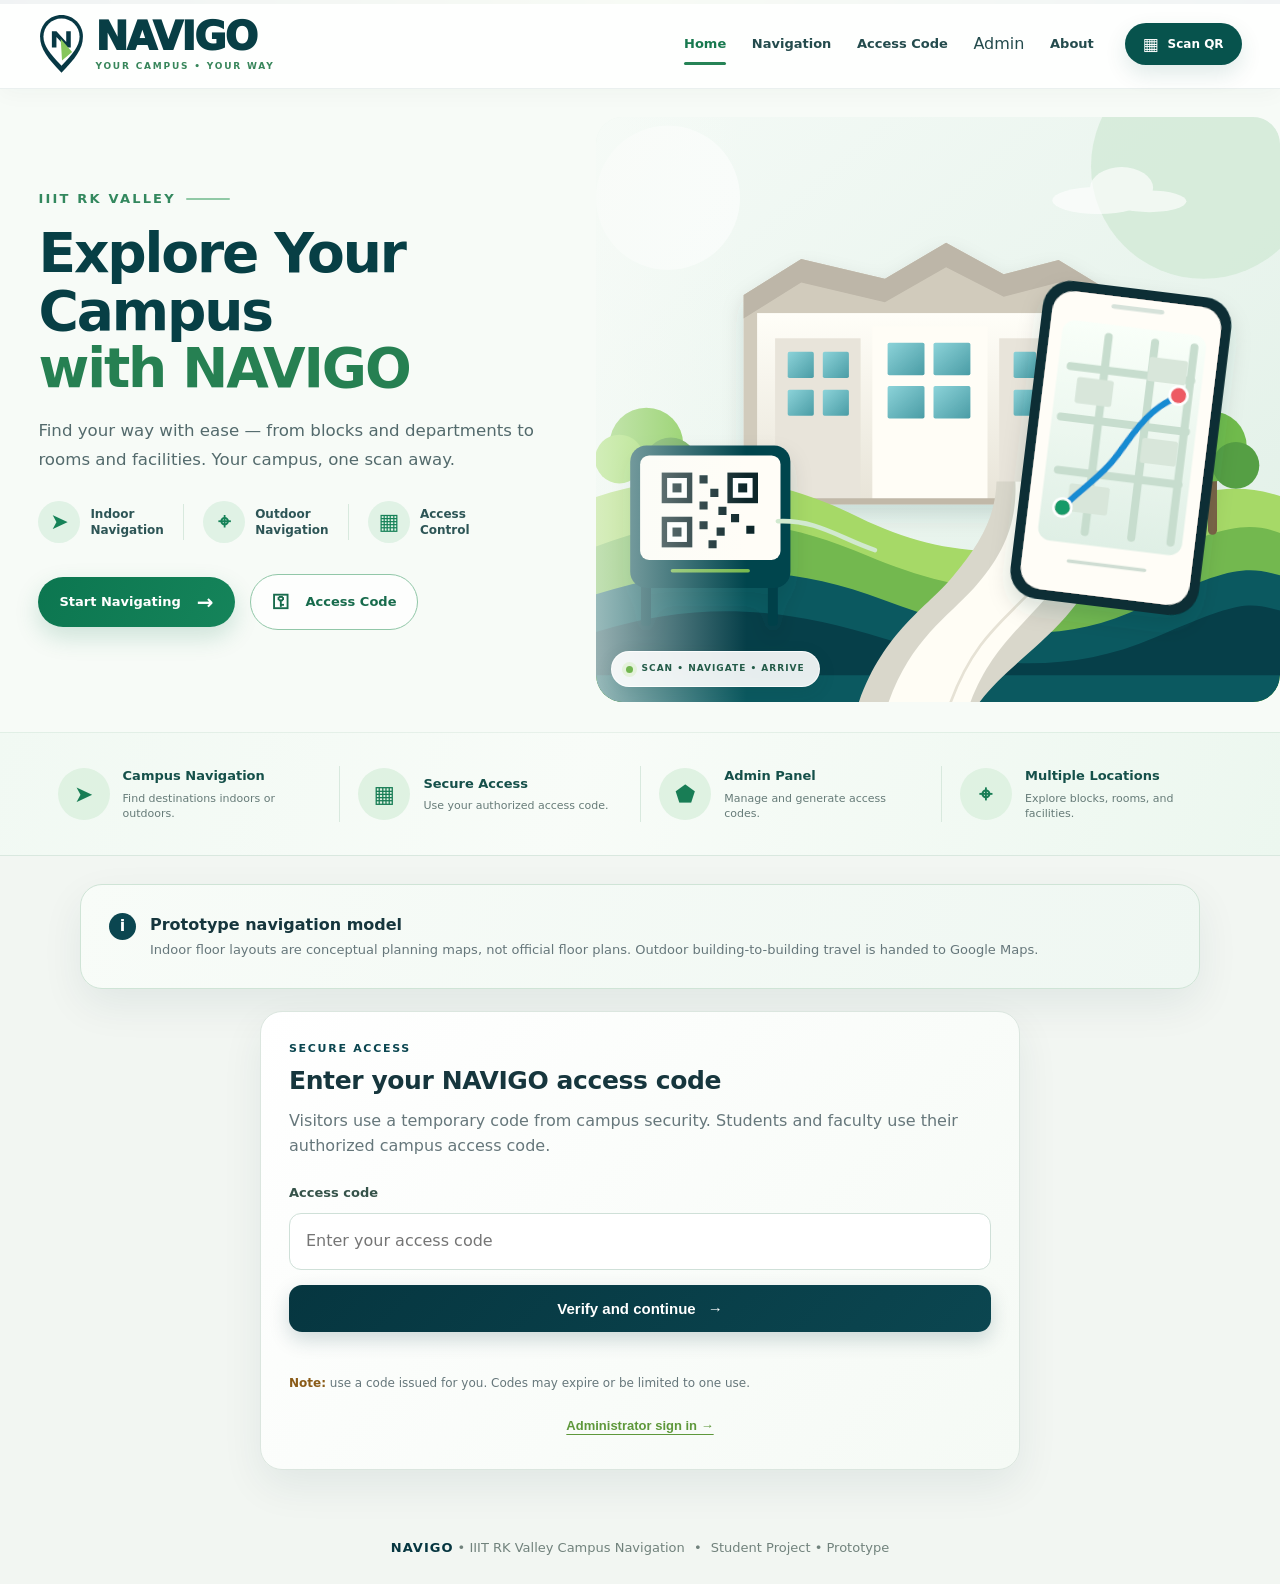
==== commit 3dcb2e5f: "Connect NAVIGO reference-style header to existing access gate" ====
--- a/index.html
+++ b/index.html
@@ -15,7 +15,7 @@
         <img src="navigo-mark.svg" alt="" class="top-brand-mark">
         <span class="top-brand-copy"><strong>NAVIGO</strong><small>YOUR CAMPUS • YOUR WAY</small></span>
       </a>
-      <div class="top-nav-links">
+      <div class="top-nav-links" id="topNavLinks">
         <a class="top-nav-link active" href="#home">Home</a>
         <a class="top-nav-link" href="#navigation">Navigation</a>
         <a class="top-nav-link" href="#accessGate">Access Code</a>
@@ -39,7 +39,7 @@
         <div class="hero-highlight"><span class="hero-highlight-icon" aria-hidden="true">▦</span><span>Access<br>Control</span></div>
       </div>
       <div class="hero-reference-actions">
-        <a href="#navigation" class="hero-reference-primary">Start Navigating <span aria-hidden="true">→</span></a>
+        <a href="#accessGate" class="hero-reference-primary">Start Navigating <span aria-hidden="true">→</span></a>
         <a href="#accessGate" class="hero-reference-secondary"><span aria-hidden="true">⚿</span> Access Code</a>
       </div>
     </div>
@@ -49,7 +49,7 @@
     </div>
   </div>
   <div class="hero-reference-features" aria-label="NAVIGO key features">
-    <a href="#navigation" class="hero-feature">
+    <a href="#accessGate" class="hero-feature">
       <span class="hero-feature-icon" aria-hidden="true">➤</span>
       <span><strong>Campus Navigation</strong><small>Find destinations indoors or outdoors.</small></span>
     </a>
@@ -61,7 +61,7 @@
       <span class="hero-feature-icon" aria-hidden="true">⬟</span>
       <span><strong>Admin Panel</strong><small>Manage and generate access codes.</small></span>
     </button>
-    <a href="#navigation" class="hero-feature">
+    <a href="#accessGate" class="hero-feature">
       <span class="hero-feature-icon" aria-hidden="true">⌖</span>
       <span><strong>Multiple Locations</strong><small>Explore blocks, rooms, and facilities.</small></span>
     </a>
--- a/style.css
+++ b/style.css
@@ -374,3 +374,195 @@
   .hero-visual-refined{aspect-ratio:760/650;border-radius:18px}
   .hero-art-caption{left:10px;bottom:10px;font-size:8px;padding:8px 10px}
 }
+
+
+/* Reference-inspired NAVIGO home: navigation header, blended campus hero and feature strip. */
+.hero-reference{
+  background:#f7fbf7;
+  border-bottom:1px solid #d9e8df;
+  overflow:visible;
+  color:var(--text);
+}
+.hero-reference:before{height:4px;z-index:4}
+.hero-reference:after{display:none}
+.top-nav-wrap{
+  position:relative;z-index:6;background:rgba(255,255,255,.94);
+  border-bottom:1px solid rgba(10,70,65,.08);
+  box-shadow:0 4px 22px rgba(18,60,50,.035);
+}
+.top-nav{
+  width:min(1450px,94%);min-height:88px;margin:0 auto;
+  display:grid;grid-template-columns:minmax(205px,1fr) auto auto;align-items:center;
+  column-gap:clamp(16px,2.4vw,38px);
+}
+.top-brand{display:flex;align-items:center;gap:11px;width:max-content;max-width:100%;text-decoration:none;color:var(--primary-dark)}
+.top-brand-mark{display:block;width:46px;height:60px;object-fit:contain;flex:none}
+.top-brand-copy{display:flex;flex-direction:column;line-height:1}
+.top-brand-copy strong{font-size:clamp(29px,3.1vw,39px);font-weight:950;letter-spacing:-1.5px;color:#083e45}
+.top-brand-copy small{margin-top:6px;font-size:9px;font-weight:850;letter-spacing:1.8px;color:#38865b;white-space:nowrap}
+.top-nav-links{display:flex;align-items:center;justify-content:center;gap:clamp(14px,2vw,31px)}
+.top-nav-link{
+  display:inline-flex;align-items:center;justify-content:center;min-height:44px;padding:8px 0;
+  border:0;border-radius:0;background:transparent;color:#244b4d;box-shadow:none;
+  text-decoration:none;font-size:13px;font-weight:750;white-space:nowrap;position:relative;
+}
+.top-nav-link:hover{transform:none;filter:none;color:#168052}
+.top-nav-link:after{content:"";position:absolute;left:0;right:100%;bottom:1px;height:3px;border-radius:3px;background:#268356;transition:right .2s}
+.top-nav-link:hover:after,.top-nav-link.active:after{right:0}
+.top-nav-link.active{color:#18794f}
+.top-nav-button{cursor:pointer;font:inherit}
+.top-nav-qr{
+  display:inline-flex;align-items:center;justify-content:center;gap:9px;white-space:nowrap;
+  padding:12px 18px;border-radius:999px;color:#fff;background:#07534d;
+  text-decoration:none;font-size:12px;font-weight:850;box-shadow:0 9px 22px rgba(7,83,77,.12);
+}
+.top-nav-qr:hover{background:#0a6759;transform:translateY(-1px)}
+.top-nav-qr span{font-size:17px;line-height:1}
+.top-nav-menu{display:none;padding:8px 11px;background:#eaf4ed;color:#0b5148;border-radius:10px;box-shadow:none;font-size:20px}
+.hero-reference-stage{
+  width:min(1450px,100%);margin:0 auto;display:grid;
+  grid-template-columns:minmax(0,.94fr) minmax(0,1.06fr);
+  align-items:center;gap:clamp(8px,1.6vw,24px);
+  min-height:520px;padding:28px 3% 30px 3%;
+  position:relative;isolation:isolate;
+}
+.hero-reference-copy{position:relative;z-index:2;min-width:0;max-width:610px;padding:20px 0 24px}
+.hero-reference-eyebrow{
+  display:inline-flex;align-items:center;gap:10px;margin-bottom:16px;
+  color:#33885e;font-size:13px;font-weight:900;letter-spacing:2.2px;
+}
+.hero-reference-eyebrow:after{content:"";width:44px;height:2px;background:#91c9a6;border-radius:3px}
+.hero-reference-copy h1{
+  margin:0 0 19px;color:#073f45;font-size:clamp(38px,4.3vw,64px);
+  line-height:1.05;font-weight:900;letter-spacing:-2.1px;
+}
+.hero-reference-copy h1 span{color:#268052}
+.hero-reference-copy>p{max-width:500px;color:#536a6c;font-size:clamp(15px,1.3vw,18px);line-height:1.7;margin:0}
+.hero-reference-highlights{display:flex;align-items:center;gap:clamp(10px,1.5vw,22px);margin-top:27px;max-width:510px}
+.hero-highlight{display:flex;align-items:center;gap:10px;min-width:0;color:#2d5556;font-size:12px;font-weight:720;line-height:1.35}
+.hero-highlight-icon{display:grid;place-items:center;width:42px;height:42px;min-width:42px;border-radius:50%;background:#e0f2e5;color:#168258;font-size:22px;font-weight:900}
+.hero-highlight-divider{height:36px;width:1px;background:#d8e9de;flex:none}
+.hero-reference-actions{display:flex;align-items:center;gap:15px;flex-wrap:wrap;margin-top:31px}
+.hero-reference-primary,.hero-reference-secondary{
+  min-height:50px;display:inline-flex;align-items:center;justify-content:center;gap:16px;
+  padding:13px 21px;border-radius:999px;text-decoration:none;font-size:13px;font-weight:850;
+  transition:transform .18s,box-shadow .18s,background .18s;
+}
+.hero-reference-primary{color:#fff;background:linear-gradient(115deg,#0c7650,#15845a);box-shadow:0 10px 25px rgba(9,116,77,.18)}
+.hero-reference-primary:hover{transform:translateY(-2px);box-shadow:0 14px 28px rgba(9,116,77,.23)}
+.hero-reference-primary span{font-size:20px;line-height:1}
+.hero-reference-secondary{background:rgba(255,255,255,.72);border:1.5px solid #91c7a8;color:#176b4c}
+.hero-reference-secondary:hover{transform:translateY(-2px);background:#fff}
+.hero-reference-secondary span{font-size:18px}
+.hero-reference-art{
+  position:relative;align-self:center;min-width:0;width:calc(100% + 4.5vw);
+  margin-left:-1.5vw;aspect-ratio:760/650;overflow:hidden;border-radius:27px;
+  background:linear-gradient(135deg,#edf6ef,#e0efe6);
+}
+.hero-reference-art:after{
+  content:"";position:absolute;inset:0;pointer-events:none;
+  background:linear-gradient(90deg,rgba(247,251,247,.6) 0%,rgba(247,251,247,0) 22%);
+}
+.hero-reference-art img{display:block;width:100%;height:100%;object-fit:cover;object-position:center}
+.hero-reference-art-chip{
+  position:absolute;z-index:2;bottom:15px;left:15px;
+  display:flex;align-items:center;gap:9px;padding:10px 14px;
+  border:1px solid rgba(255,255,255,.8);border-radius:999px;
+  background:rgba(255,255,255,.9);color:#235b48;font-size:9px;font-weight:900;letter-spacing:1px;
+  box-shadow:0 5px 18px rgba(9,60,48,.1);backdrop-filter:blur(10px);
+}
+.hero-reference-art-chip>span{width:7px;height:7px;border-radius:50%;background:#72b650;box-shadow:0 0 0 4px #e4f2db}
+.hero-reference-features{
+  width:100%;display:grid;grid-template-columns:repeat(4,minmax(0,1fr));
+  padding:20px max(3%,calc((100% - 1360px)/2));gap:0;
+  background:linear-gradient(110deg,#f1f9f3,#f8fcf8 45%,#ecf7ef);
+  border-top:1px solid rgba(26,116,70,.08);
+}
+.hero-feature{
+  display:flex;align-items:center;gap:13px;min-width:0;padding:13px clamp(9px,1.5vw,23px);
+  text-decoration:none;text-align:left;color:#143f42;background:transparent;border:0;border-radius:0;
+  box-shadow:none;position:relative;
+}
+.hero-feature:not(:first-child):before{content:"";position:absolute;left:0;top:16%;height:68%;width:1px;background:#d8e9de}
+.hero-feature:hover{transform:none;background:rgba(255,255,255,.52);filter:none}
+.hero-feature-icon{display:grid;place-items:center;width:52px;height:52px;min-width:52px;border-radius:50%;background:#dff2e2;color:#187d55;font-size:23px;font-weight:900}
+.hero-feature>span:last-child{display:flex;flex-direction:column;gap:4px;min-width:0}
+.hero-feature strong{font-size:13px;font-weight:850;color:#15504a}
+.hero-feature small{font-size:11px;line-height:1.45;color:#667b78}
+.hero-feature-button{font:inherit;cursor:pointer}
+.hero-feature-button strong,.hero-feature-button small{font-family:inherit}
+#about{scroll-margin-top:20px}
+@media(max-width:1080px){
+  .top-nav{min-height:78px;column-gap:16px}
+  .top-nav-links{gap:15px}
+  .top-nav-link{font-size:12px}
+  .top-brand-mark{width:40px;height:53px}
+  .top-brand-copy strong{font-size:31px}
+  .top-brand-copy small{font-size:8px;letter-spacing:1.4px}
+  .top-nav-qr{padding:11px 13px}
+  .hero-reference-stage{grid-template-columns:minmax(0,.96fr) minmax(0,1.04fr);min-height:470px}
+  .hero-reference-copy h1{font-size:clamp(37px,4.5vw,52px);letter-spacing:-1.5px}
+  .hero-highlight{gap:7px;font-size:11px}
+  .hero-highlight-icon{width:36px;height:36px;min-width:36px;font-size:19px}
+  .hero-reference-features{padding-left:2%;padding-right:2%}
+  .hero-feature{gap:9px;padding:11px}
+  .hero-feature-icon{width:44px;height:44px;min-width:44px;font-size:20px}
+}
+@media(max-width:760px){
+  .top-nav{width:92%;min-height:74px;grid-template-columns:minmax(0,1fr) auto auto;column-gap:10px}
+  .top-brand{gap:8px}
+  .top-brand-mark{width:36px;height:49px}
+  .top-brand-copy strong{font-size:29px;letter-spacing:-1.2px}
+  .top-brand-copy small{font-size:7px;letter-spacing:1.1px}
+  .top-nav-links{
+    display:none;position:absolute;top:74px;left:4%;right:4%;z-index:8;
+    padding:10px 15px;flex-direction:column;align-items:stretch;gap:0;
+    background:#fff;border:1px solid #d9e7de;border-radius:16px;
+    box-shadow:0 18px 35px rgba(8,57,47,.13);
+  }
+  .top-nav-links.open{display:flex}
+  .top-nav-link{justify-content:flex-start;min-height:44px;padding:8px 6px;font-size:13px}
+  .top-nav-link:after{display:none}
+  .top-nav-qr{padding:10px 12px;font-size:11px}
+  .top-nav-qr span{font-size:14px}
+  .top-nav-menu{display:inline-flex;align-items:center;justify-content:center}
+  .hero-reference-stage{width:92%;grid-template-columns:1fr;gap:15px;min-height:unset;padding:30px 0 22px}
+  .hero-reference-copy{max-width:100%;padding:0}
+  .hero-reference-eyebrow{font-size:11px;margin-bottom:12px;letter-spacing:1.6px}
+  .hero-reference-copy h1{font-size:clamp(37px,8vw,52px);line-height:1.04;margin-bottom:14px}
+  .hero-reference-copy>p{font-size:15px;line-height:1.65;max-width:620px}
+  .hero-reference-highlights{margin-top:22px;gap:12px}
+  .hero-highlight{font-size:11px;gap:7px}
+  .hero-highlight-icon{width:36px;height:36px;min-width:36px}
+  .hero-reference-actions{margin-top:23px;gap:10px}
+  .hero-reference-primary,.hero-reference-secondary{min-height:46px;padding:11px 16px;font-size:12px}
+  .hero-reference-art{width:100%;margin:0;aspect-ratio:760/610;border-radius:20px}
+  .hero-reference-art-chip{font-size:8px;bottom:10px;left:10px}
+  .hero-reference-features{grid-template-columns:repeat(2,minmax(0,1fr));padding:13px 4%;gap:4px}
+  .hero-feature{padding:11px 8px;gap:9px;border-radius:13px}
+  .hero-feature:not(:first-child):before{display:none}
+  .hero-feature-icon{width:40px;height:40px;min-width:40px;font-size:18px}
+  .hero-feature strong{font-size:12px}
+  .hero-feature small{font-size:10px}
+}
+@media(max-width:450px){
+  .top-nav{width:94%;column-gap:7px}
+  .top-brand-copy strong{font-size:25px}
+  .top-brand-copy small{font-size:6.5px;letter-spacing:.7px}
+  .top-nav-mark{width:33px}
+  .top-nav-qr{padding:9px 10px;font-size:0;gap:0}
+  .top-nav-qr span{font-size:18px}
+  .top-nav-menu{padding:7px 9px;font-size:18px}
+  .hero-reference-stage{width:92%;padding-top:24px}
+  .hero-reference-copy h1{font-size:37px;letter-spacing:-1.25px}
+  .hero-reference-copy>p{font-size:14px}
+  .hero-reference-highlights{gap:8px;justify-content:space-between}
+  .hero-highlight{gap:5px;font-size:10px}
+  .hero-highlight-icon{width:32px;height:32px;min-width:32px;font-size:17px}
+  .hero-highlight-divider{height:30px}
+  .hero-reference-actions{align-items:stretch;flex-direction:column}
+  .hero-reference-primary,.hero-reference-secondary{width:100%}
+  .hero-reference-features{padding:9px 3%;gap:3px}
+  .hero-feature{align-items:flex-start;flex-direction:column;padding:12px}
+  .hero-feature-icon{width:35px;height:35px;min-width:35px}
+}
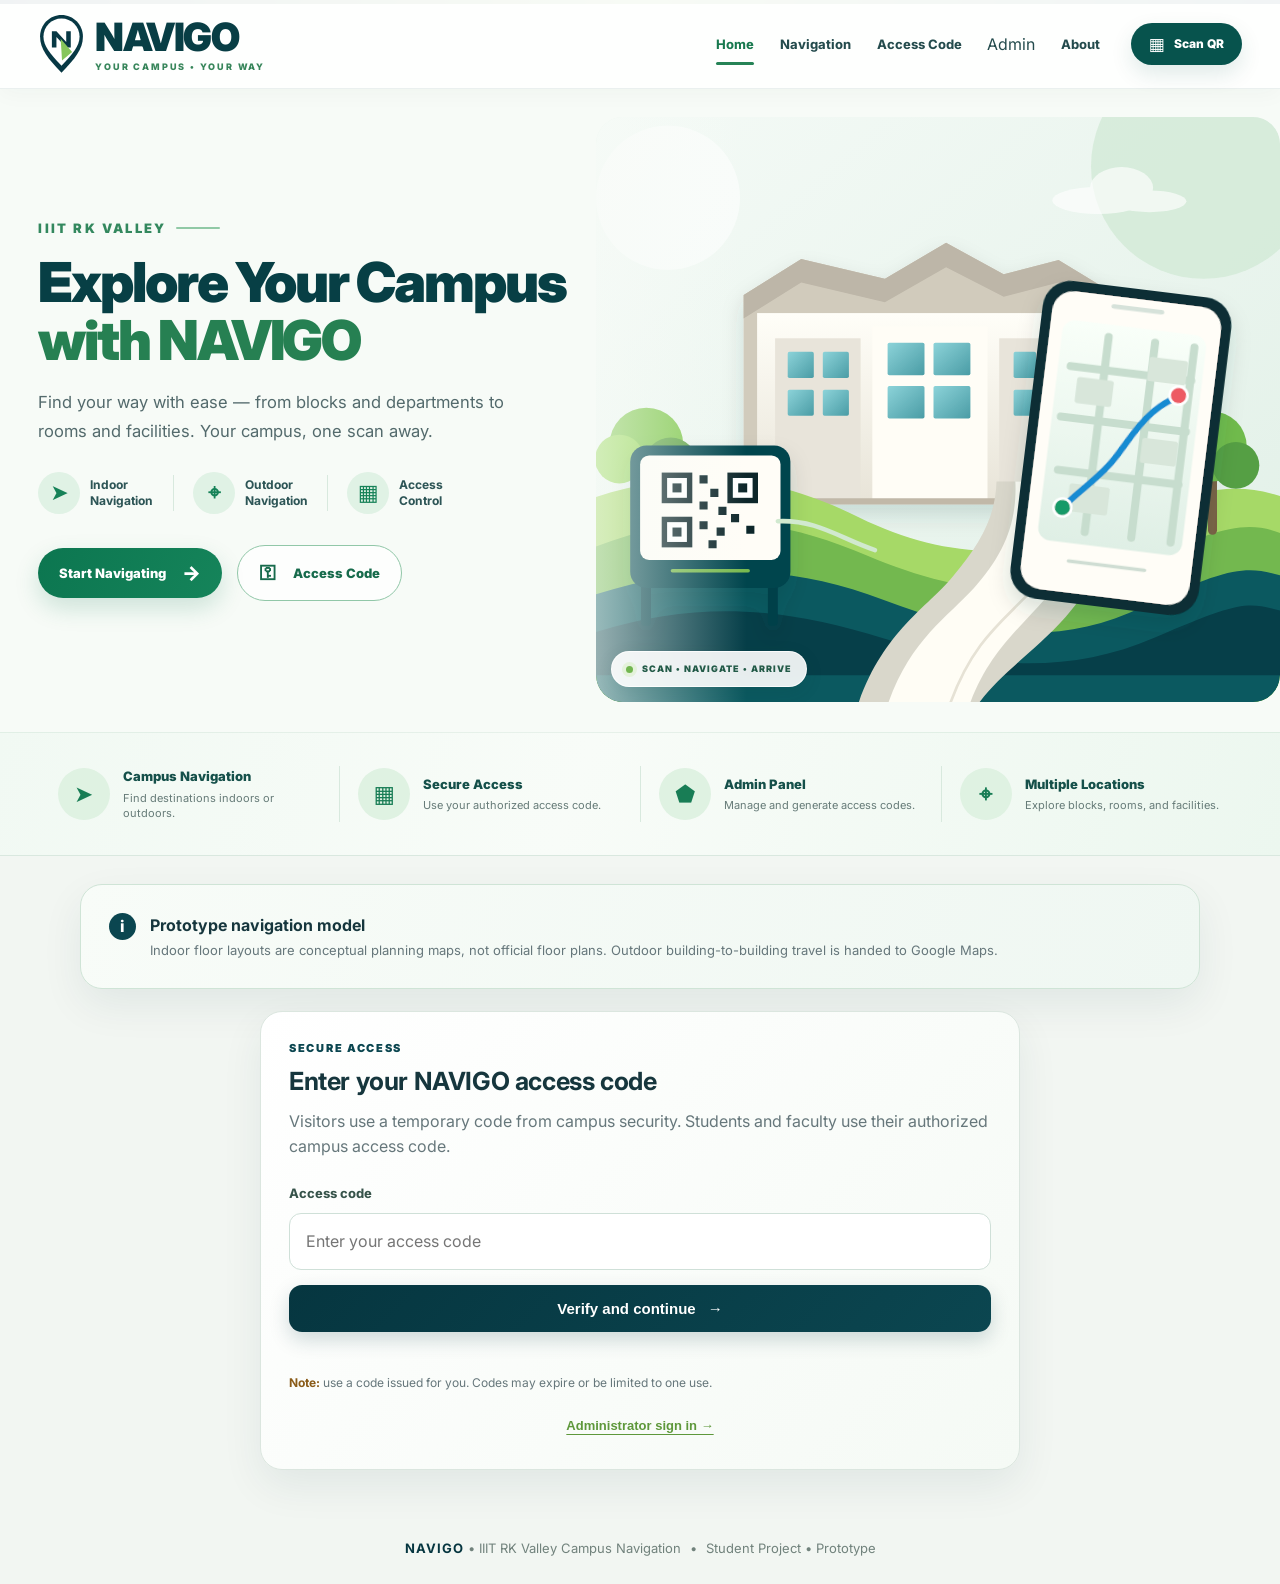
==== commit bc6aee1f: "Load consistent Inter and Manrope typography for NAVIGO" ====
--- a/index.html
+++ b/index.html
@@ -3,6 +3,10 @@
 <head>
 <meta charset="UTF-8">
 <meta name="viewport" content="width=device-width,initial-scale=1.0">
+<meta name="theme-color" content="#f6faf6">
+<link rel="preconnect" href="https://fonts.googleapis.com">
+<link rel="preconnect" href="https://fonts.gstatic.com" crossorigin>
+<link href="https://fonts.googleapis.com/css2?family=Inter:wght@400;500;600;700;800&family=Manrope:wght@500;600;700;800&display=swap" rel="stylesheet">
 <meta name="description" content="NAVIGO — IIIT RK Valley campus navigation for buildings, rooms and essential facilities.">
 <title>NAVIGO | IIIT RK Valley Campus Navigation</title>
 <link rel="stylesheet" href="style.css"><link rel="icon" href="navigo-mark.svg" type="image/svg+xml">
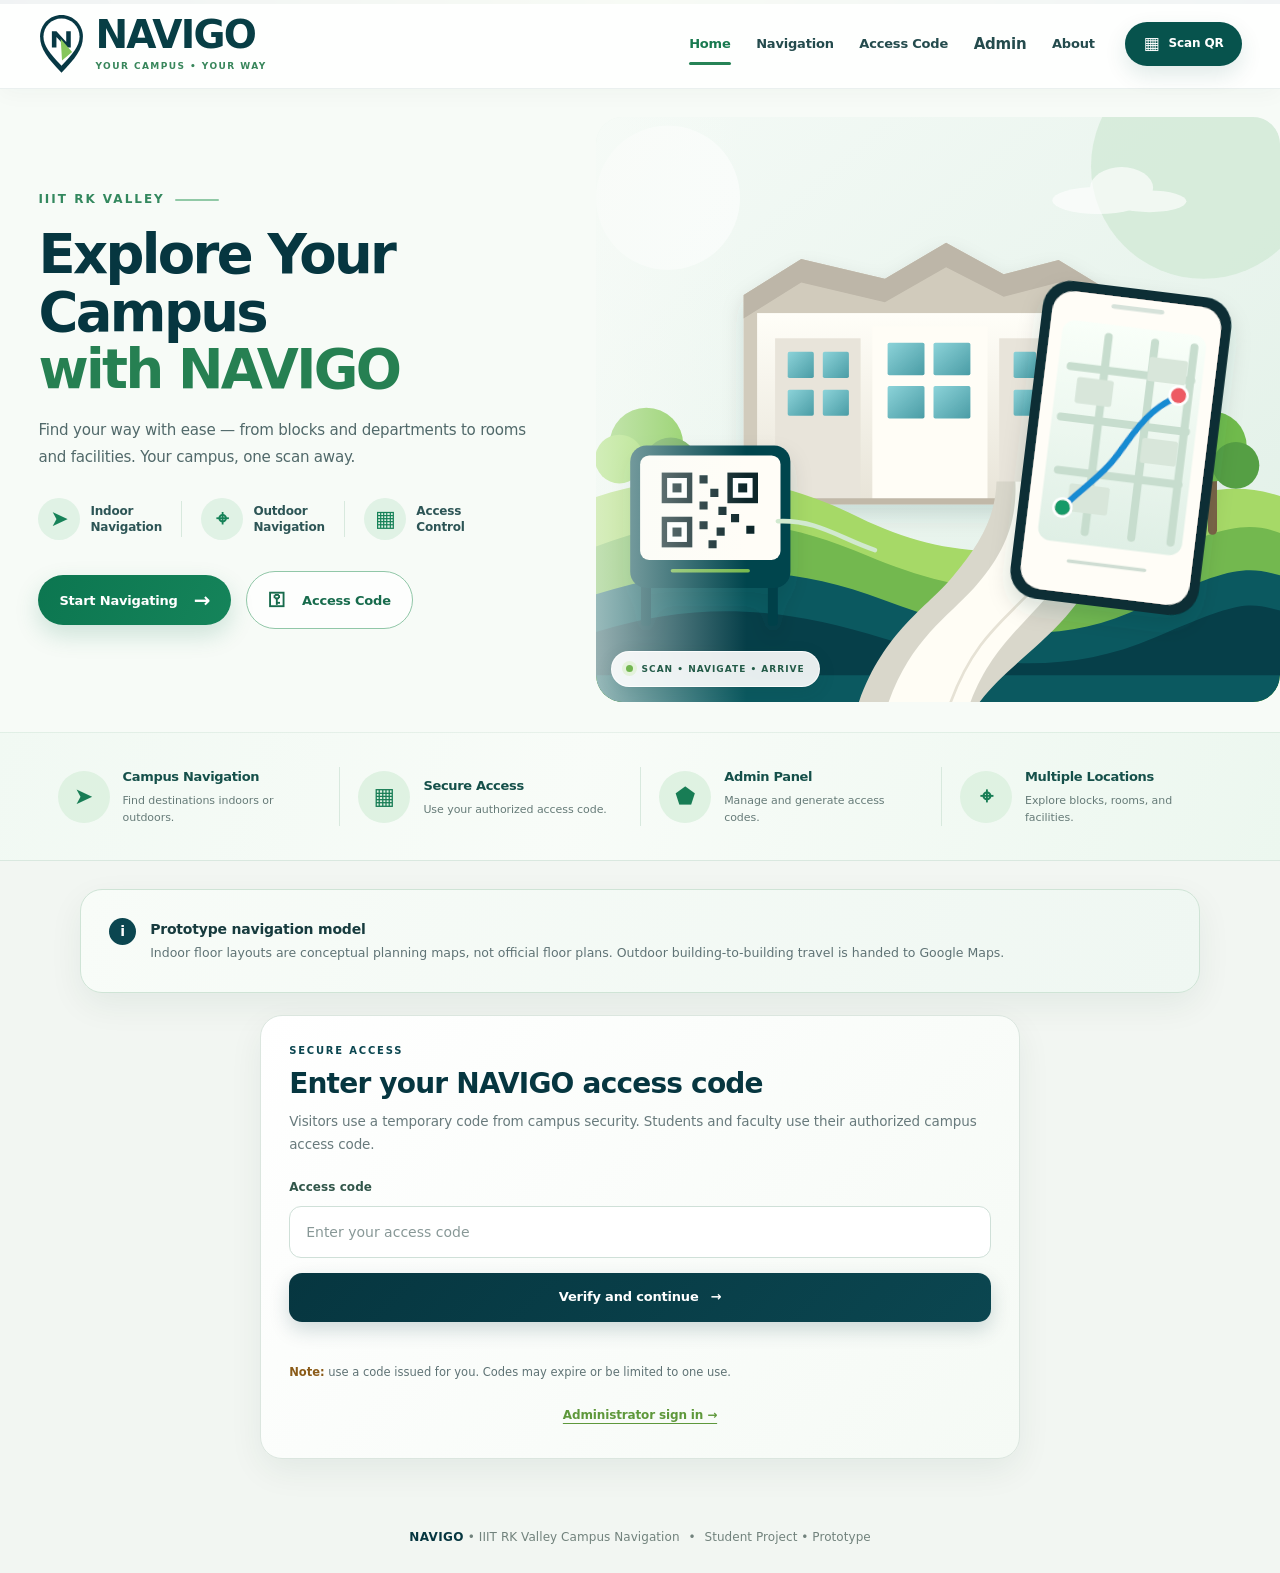
==== commit 66e70d25: "Restore NAVIGO deployment 84 font loading behavior" ====
--- a/index.html
+++ b/index.html
@@ -4,9 +4,6 @@
 <meta charset="UTF-8">
 <meta name="viewport" content="width=device-width,initial-scale=1.0">
 <meta name="theme-color" content="#f6faf6">
-<link rel="preconnect" href="https://fonts.googleapis.com">
-<link rel="preconnect" href="https://fonts.gstatic.com" crossorigin>
-<link href="https://fonts.googleapis.com/css2?family=Inter:wght@400;500;600;700;800&family=Manrope:wght@500;600;700;800&display=swap" rel="stylesheet">
 <meta name="description" content="NAVIGO — IIIT RK Valley campus navigation for buildings, rooms and essential facilities.">
 <title>NAVIGO | IIIT RK Valley Campus Navigation</title>
 <link rel="stylesheet" href="style.css"><link rel="icon" href="navigo-mark.svg" type="image/svg+xml">
--- a/style.css
+++ b/style.css
@@ -566,3 +566,226 @@
   .hero-feature{align-items:flex-start;flex-direction:column;padding:12px}
   .hero-feature-icon{width:35px;height:35px;min-width:35px}
 }
+
+
+/* NAVIGO typography refinement — consistent type scale, hierarchy, and readable controls. */
+:root{
+  --font-body:"Inter",ui-sans-serif,system-ui,-apple-system,BlinkMacSystemFont,"Segoe UI",sans-serif;
+  --font-display:"Manrope","Inter",ui-sans-serif,system-ui,sans-serif;
+  --text:#173b3e;
+  --muted:#5f7375;
+  --border:#d9e5dd;
+  --shadow:0 12px 34px rgba(12,55,49,.065);
+}
+html{
+  scroll-behavior:smooth;
+  scroll-padding-top:22px;
+  -webkit-text-size-adjust:100%;
+  text-rendering:optimizeLegibility;
+}
+body{
+  font-family:var(--font-body);
+  font-size:15px;
+  font-weight:400;
+  line-height:1.65;
+  letter-spacing:-.012em;
+  color:var(--text);
+  font-optical-sizing:auto;
+  -webkit-font-smoothing:antialiased;
+  -moz-osx-font-smoothing:grayscale;
+}
+h1,h2,h3,h4,h5,h6,
+.hero-reference-copy h1,
+.card h2,
+.route-side h3,
+.admin-dashboard-heading h3,
+.admin-table-heading h3{
+  font-family:var(--font-display);
+  font-optical-sizing:auto;
+  text-wrap:balance;
+  color:var(--primary-dark);
+}
+h1{font-weight:800}
+h2{font-weight:750}
+h3{font-weight:750}
+p{line-height:1.7}
+small{line-height:1.5}
+a,button,input,select,textarea{font-family:var(--font-body)}
+button{font-weight:700;letter-spacing:-.012em}
+button:focus-visible,a:focus-visible,input:focus-visible,select:focus-visible,textarea:focus-visible{
+  outline:3px solid rgba(63,145,87,.35);
+  outline-offset:3px;
+}
+::selection{background:#d7efcc;color:#073f45}
+
+/* Brand and primary hero typography */
+.top-brand-copy strong{
+  font-family:var(--font-display);
+  font-weight:800;
+  letter-spacing:-1.7px;
+}
+.top-brand-copy small{font-weight:700;letter-spacing:1.45px}
+.top-nav-link{font-weight:650;letter-spacing:-.015em}
+.top-nav-qr{font-weight:750;letter-spacing:-.01em}
+.hero-reference-eyebrow{
+  font-family:var(--font-body);
+  font-weight:800;
+  font-size:12px;
+  letter-spacing:2px;
+}
+.hero-reference-copy h1{
+  font-family:var(--font-display);
+  font-size:clamp(40px,4.25vw,61px);
+  line-height:1.06;
+  font-weight:800;
+  letter-spacing:-2.6px;
+  margin-bottom:18px;
+}
+.hero-reference-copy>p{
+  font-size:clamp(15px,1.18vw,17px);
+  line-height:1.8;
+  letter-spacing:-.015em;
+  font-weight:400;
+  color:#51696a;
+}
+.hero-highlight{font-size:12px;line-height:1.4;font-weight:600}
+.hero-reference-primary,.hero-reference-secondary{font-size:13px;font-weight:750;letter-spacing:-.015em}
+.hero-feature strong{font-family:var(--font-display);font-size:13px;font-weight:750;letter-spacing:-.025em}
+.hero-feature small{font-size:11px;line-height:1.6;letter-spacing:-.005em}
+
+/* A measured type scale for all content cards */
+main{font-size:14px}
+.card,.notice{padding:clamp(20px,2.2vw,29px)}
+.card h2{
+  font-size:clamp(22px,2vw,27px);
+  line-height:1.25;
+  letter-spacing:-.8px;
+  font-weight:750;
+  margin:0 0 9px;
+}
+.section-kicker{
+  font-size:10px;
+  line-height:1.4;
+  font-weight:800;
+  letter-spacing:1.8px;
+  text-transform:uppercase;
+  margin-bottom:8px;
+}
+.hint{
+  font-size:13.5px;
+  line-height:1.7;
+  letter-spacing:-.008em;
+  color:#687a7c;
+  margin-bottom:18px;
+}
+.notice strong{font-family:var(--font-display);font-size:14px;font-weight:750;letter-spacing:-.2px}
+.notice span{font-size:12.5px;line-height:1.65;letter-spacing:0}
+.route-side h3,.place strong{font-family:var(--font-display);font-size:14px;font-weight:750;line-height:1.45;letter-spacing:-.25px}
+.route-side>p,.place span,.map-note,.facility-helper{
+  font-size:12.5px;line-height:1.65;letter-spacing:0;color:#647779;
+}
+.step{line-height:1.6;font-size:13px}
+.step-number{font-family:var(--font-display);font-size:13px;font-weight:800}
+.floor-map-label{font-size:10px;letter-spacing:1px;font-weight:800}
+.room{font-size:11.5px;line-height:1.4;font-weight:600;letter-spacing:-.01em}
+.facility-action,.facility-map-action,.place-destination,.place-map{font-size:12px;font-weight:700;letter-spacing:-.01em}
+.qr-copy h2{font-family:var(--font-display);font-size:clamp(25px,3vw,34px);line-height:1.16;font-weight:800;letter-spacing:-1px}
+.qr-copy p{font-size:13.5px;line-height:1.75}
+.qr-points span{font-size:12px;line-height:1.6}
+.qr-panel>span{font-size:10px;line-height:1.5;font-weight:800;letter-spacing:1.25px}
+footer{font-size:12px;line-height:1.7;letter-spacing:.005em}
+footer strong{font-family:var(--font-display);font-weight:800;letter-spacing:.4px}
+
+/* Access gate: clearer labels, inputs, helper copy and error states */
+.auth-card h2{
+  font-family:var(--font-display);
+  font-size:clamp(22px,2.2vw,28px);
+  line-height:1.25;
+  font-weight:800;
+  letter-spacing:-.8px;
+}
+.access-form label,.admin-field label{
+  font-family:var(--font-body);
+  font-size:12px;
+  line-height:1.5;
+  font-weight:750;
+  letter-spacing:.005em;
+  color:#31564a;
+}
+.access-form input,.admin-field input,.admin-field select{
+  font-family:var(--font-body);
+  font-size:14px;
+  line-height:1.45;
+  font-weight:500;
+  letter-spacing:0;
+}
+.access-form input::placeholder,.admin-field input::placeholder{
+  color:#889897;font-weight:400;opacity:1;
+}
+.access-form button,.admin-create-form>button{
+  font-family:var(--font-body);
+  font-size:13px;
+  line-height:1.4;
+  font-weight:750;
+  letter-spacing:-.015em;
+  min-height:48px;
+}
+.access-error{font-size:12.5px;line-height:1.6;font-weight:650}
+.access-security-note{font-size:11.5px;line-height:1.65;letter-spacing:0}
+.access-notice{font-size:12.5px;line-height:1.6;font-weight:650}
+.admin-message{font-size:12.5px;line-height:1.6;font-weight:650}
+.admin-dashboard-heading h3,.admin-table-heading h3{
+  font-family:var(--font-display);font-size:21px;line-height:1.3;font-weight:750;letter-spacing:-.65px
+}
+.admin-dashboard-heading .hint{font-size:12.5px}
+.admin-field label{margin:2px 0 0}
+.admin-table{font-size:12px;line-height:1.5}
+.admin-table th{font-size:10px;font-weight:800;letter-spacing:.55px;text-transform:uppercase}
+.admin-table td{font-size:12px;line-height:1.55}
+.admin-status{font-size:10px;font-weight:800;letter-spacing:.1px}
+.admin-small-button{font-size:10.5px;font-weight:750}
+.admin-created-code strong{font-family:var(--font-display);font-size:14px;font-weight:800;letter-spacing:-.2px}
+.admin-created-code p{font-size:12px;line-height:1.6}
+.admin-created-code code{font-family:ui-monospace,SFMono-Regular,Consolas,monospace;font-size:14px;letter-spacing:.3px}
+.secondary-button{font-size:12px;font-weight:700;letter-spacing:-.01em}
+.admin-link-button{font-size:12px;font-weight:700}
+
+/* Location cards and small UI copy */
+.place{padding:16px 17px}
+.place strong{font-size:13.5px;margin-bottom:3px}
+.place span{display:block;font-size:12px;line-height:1.6}
+.facility-helper{font-size:11.5px}
+.temple-card strong{font-family:var(--font-display);font-weight:750}
+.temple-card span{font-size:12px;line-height:1.6}
+.result-heading h2{font-family:var(--font-display);font-weight:800;letter-spacing:-.8px}
+.step p{font-size:12.5px;line-height:1.65}
+
+/* Small-screen reading rhythm */
+@media(max-width:760px){
+  body{font-size:14px;line-height:1.65}
+  .top-brand-copy strong{font-size:28px;letter-spacing:-1.3px}
+  .top-brand-copy small{font-size:7px;letter-spacing:1px}
+  .hero-reference-copy h1{font-size:clamp(38px,8vw,50px);line-height:1.07;letter-spacing:-1.8px}
+  .hero-reference-copy>p{font-size:14.5px;line-height:1.7}
+  .hero-highlight{font-size:10.5px}
+  .hero-feature strong{font-size:12px}
+  .hero-feature small{font-size:10px}
+  .card h2,.auth-card h2{font-size:22px}
+  .hint{font-size:12.5px}
+  .access-form label,.admin-field label{font-size:12px}
+  .access-form input,.admin-field input,.admin-field select{font-size:14px}
+}
+@media(max-width:450px){
+  .top-brand-copy strong{font-size:25px;letter-spacing:-1.1px}
+  .hero-reference-copy h1{font-size:36px;letter-spacing:-1.4px;line-height:1.08}
+  .hero-reference-copy>p{font-size:14px;line-height:1.7}
+  .hero-reference-eyebrow{font-size:10px;letter-spacing:1.5px}
+  .section-kicker{font-size:9.5px;letter-spacing:1.5px}
+  .card,.notice{padding:19px}
+  .card h2,.auth-card h2{font-size:21px;letter-spacing:-.6px}
+  .hint{font-size:12px}
+  .place strong{font-size:13px}
+  .place span{font-size:11.5px}
+  .hero-feature strong{font-size:11.5px}
+  .hero-feature small{font-size:9.5px}
+}
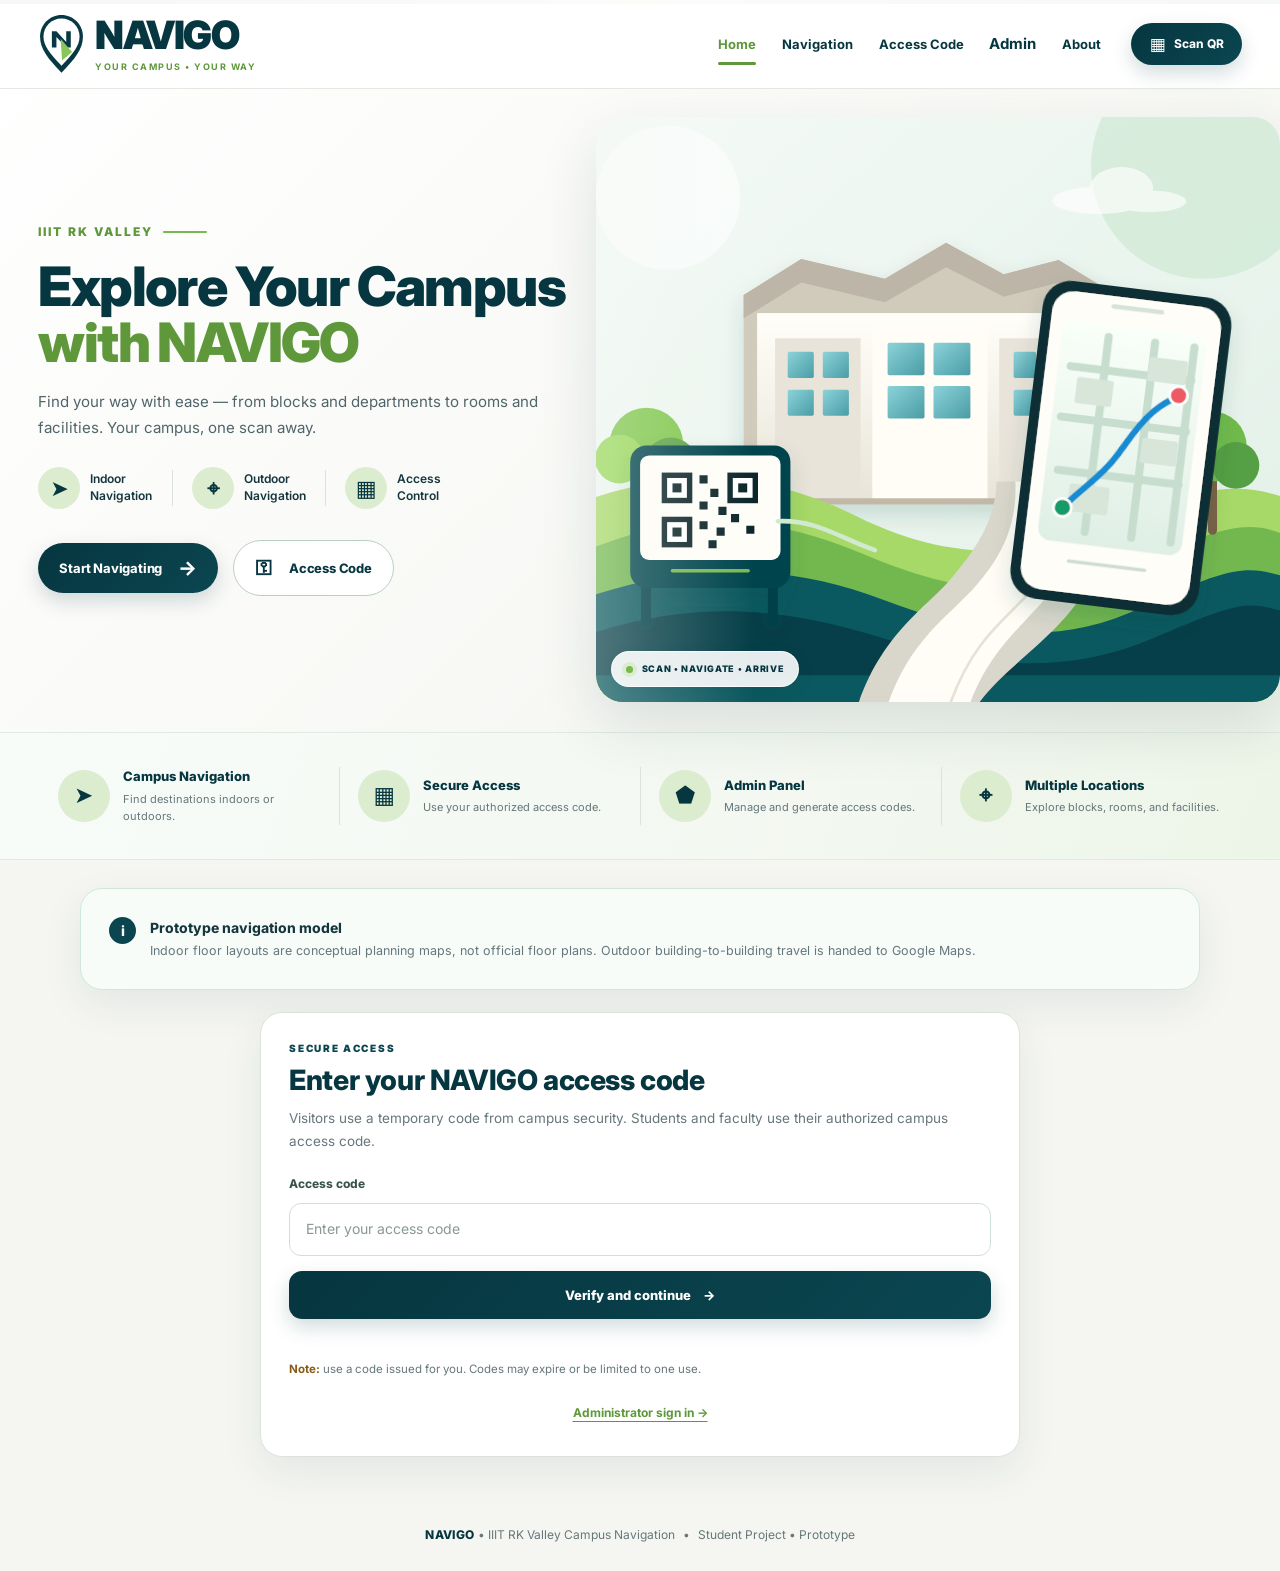
==== commit 214ab838: "Load the actual Inter font for consistent NAVIGO typography" ====
--- a/index.html
+++ b/index.html
@@ -3,6 +3,9 @@
 <head>
 <meta charset="UTF-8">
 <meta name="viewport" content="width=device-width,initial-scale=1.0">
+<link rel="preconnect" href="https://fonts.googleapis.com">
+<link rel="preconnect" href="https://fonts.gstatic.com" crossorigin>
+<link href="https://fonts.googleapis.com/css2?family=Inter:wght@400;500;600;700;800&display=swap" rel="stylesheet">
 <meta name="theme-color" content="#f6faf6">
 <meta name="description" content="NAVIGO — IIIT RK Valley campus navigation for buildings, rooms and essential facilities.">
 <title>NAVIGO | IIIT RK Valley Campus Navigation</title>
--- a/style.css
+++ b/style.css
@@ -789,3 +789,129 @@
   .hero-feature strong{font-size:11.5px}
   .hero-feature small{font-size:9.5px}
 }
+
+
+/* Theme restored to the original NAVIGO look from GitHub Pages deployment #84.
+   Keep the newer reference-inspired page layout and all functionality. */
+:root{
+  --primary:#0b4650;
+  --primary-dark:#063640;
+  --green:#78b94f;
+  --green-dark:#5e983b;
+  --mint:#edf5e8;
+  --mint-strong:#dceccf;
+  --bg:#f5f6f2;
+  --text:#16363d;
+  --muted:#66777b;
+  --border:#dce3df;
+  --hall:#eef2ef;
+  --current:#2479a9;
+  --destination:#6cae49;
+  --shadow:0 14px 40px rgba(16,48,54,.08);
+  --font-body:Inter,ui-sans-serif,system-ui,-apple-system,BlinkMacSystemFont,"Segoe UI",Arial,sans-serif;
+  --font-display:Inter,ui-sans-serif,system-ui,-apple-system,BlinkMacSystemFont,"Segoe UI",Arial,sans-serif;
+}
+body{
+  font-family:Inter,ui-sans-serif,system-ui,-apple-system,BlinkMacSystemFont,"Segoe UI",Arial,sans-serif;
+  background:var(--bg);color:var(--text);line-height:1.55;letter-spacing:normal;
+  font-weight:400;-webkit-font-smoothing:antialiased;-moz-osx-font-smoothing:grayscale;
+}
+h1,h2,h3,h4,h5,h6,.hero-reference-copy h1,.card h2,.route-side h3,
+.admin-dashboard-heading h3,.admin-table-heading h3,.top-brand-copy strong,
+.hero-feature strong,.notice strong{
+  font-family:Inter,ui-sans-serif,system-ui,-apple-system,BlinkMacSystemFont,"Segoe UI",Arial,sans-serif;
+  text-rendering:auto;letter-spacing:normal;
+}
+.hero-reference{
+  color:var(--text);
+  background:linear-gradient(135deg,#fff 0%,#f7f8f4 62%,#edf5e8 100%);
+  border-bottom:1px solid #e2e8e2;
+}
+.hero-reference:before{background:linear-gradient(90deg,var(--primary-dark),var(--green),var(--primary))}
+.top-nav-wrap{background:rgba(255,255,255,.96);border-bottom:1px solid #e2e8e2;box-shadow:none}
+.top-brand-copy strong{color:var(--primary-dark);letter-spacing:-1.5px;font-weight:900}
+.top-brand-copy small{color:var(--green-dark);letter-spacing:1.5px}
+.top-nav-link{color:var(--primary-dark);font-weight:700;letter-spacing:normal}
+.top-nav-link:hover,.top-nav-link.active{color:var(--green-dark)}
+.top-nav-link:after{background:var(--green-dark)}
+.top-nav-qr{
+  background:linear-gradient(135deg,var(--primary-dark),var(--primary));
+  color:#fff;box-shadow:0 8px 20px rgba(6,54,64,.18);
+}
+.top-nav-qr:hover{background:var(--primary);filter:brightness(.97)}
+.top-nav-menu{background:var(--mint-strong);color:var(--primary-dark)}
+.hero-reference-stage{background:transparent}
+.hero-reference-eyebrow{color:var(--green-dark);font-weight:850;letter-spacing:2px}
+.hero-reference-eyebrow:after{background:var(--green)}
+.hero-reference-copy h1{
+  color:var(--primary-dark);font-weight:850;
+  letter-spacing:-1.6px;line-height:1.04;
+}
+.hero-reference-copy h1 span{color:var(--green-dark)}
+.hero-reference-copy>p{color:#50656a;letter-spacing:normal;line-height:1.7}
+.hero-highlight{color:var(--text);font-weight:600;letter-spacing:normal}
+.hero-highlight-icon{background:var(--mint-strong);color:var(--primary-dark)}
+.hero-highlight-divider{background:var(--border)}
+.hero-reference-primary{
+  color:#fff;background:linear-gradient(135deg,var(--primary-dark),var(--primary));
+  box-shadow:0 8px 20px rgba(6,54,64,.18);
+}
+.hero-reference-primary:hover{filter:brightness(.97);box-shadow:0 10px 24px rgba(6,54,64,.2)}
+.hero-reference-secondary{
+  background:#fff;border:1.5px solid #b8d0c2;color:var(--primary-dark);
+}
+.hero-reference-secondary:hover{background:var(--mint);border-color:var(--green-dark)}
+.hero-reference-art{background:#eef5f3;box-shadow:0 24px 60px rgba(16,48,54,.12)}
+.hero-reference-art:after{background:linear-gradient(90deg,rgba(247,248,244,.30) 0%,rgba(247,248,244,0) 23%)}
+.hero-reference-art-chip{
+  color:var(--primary-dark);font-weight:850;letter-spacing:.7px;
+  box-shadow:0 5px 18px rgba(16,48,54,.08);
+}
+.hero-reference-art-chip>span{background:var(--green);box-shadow:0 0 0 4px var(--mint-strong)}
+.hero-reference-features{
+  background:linear-gradient(110deg,#f7fcf9,#f4f8f2 55%,#edf5e8);
+  border-top:1px solid #e2e8e2;
+}
+.hero-feature{color:var(--text);letter-spacing:normal}
+.hero-feature:hover{background:rgba(255,255,255,.65)}
+.hero-feature:not(:first-child):before{background:var(--border)}
+.hero-feature-icon{background:var(--mint-strong);color:var(--primary-dark)}
+.hero-feature strong{color:var(--primary-dark);font-weight:800;letter-spacing:normal}
+.hero-feature small{color:var(--muted);letter-spacing:normal}
+main{color:var(--text)}
+.card,.notice{border-color:var(--border);box-shadow:var(--shadow)}
+.card{background:#fff}
+.notice{background:#f7fcf9;border-color:#cfe8db}
+.section-kicker{color:var(--primary);letter-spacing:1.7px;font-weight:900}
+.card h2,.auth-card h2{
+  color:var(--primary-dark);font-weight:800;letter-spacing:-.4px;
+}
+.hint,.place span,.map-note,.facility-helper{color:var(--muted);letter-spacing:normal}
+button{
+  font-family:Inter,ui-sans-serif,system-ui,-apple-system,BlinkMacSystemFont,"Segoe UI",Arial,sans-serif;
+  letter-spacing:normal;
+}
+.access-form label,.admin-field label{color:#36534a;letter-spacing:normal;font-weight:750}
+.access-form input,.admin-field input,.admin-field select{
+  color:var(--text);letter-spacing:normal;font-weight:400;
+}
+.access-form input:focus,.admin-field input:focus,.admin-field select:focus{
+  border-color:var(--green-dark);box-shadow:0 0 0 4px rgba(120,185,79,.16);
+}
+.access-form button,.admin-create-form>button{
+  background:linear-gradient(135deg,var(--primary-dark),var(--primary));
+  color:#fff;letter-spacing:normal;font-weight:800;
+  box-shadow:0 8px 20px rgba(6,54,64,.18);
+}
+.admin-status{letter-spacing:normal}
+footer{color:var(--muted);letter-spacing:normal}
+footer strong{font-family:Inter,ui-sans-serif,system-ui,-apple-system,BlinkMacSystemFont,"Segoe UI",Arial,sans-serif;color:var(--primary-dark)}
+::selection{background:var(--mint-strong);color:var(--primary-dark)}
+@media(max-width:760px){
+  .top-brand-copy strong{font-size:28px;letter-spacing:-1.2px}
+  .top-brand-copy small{letter-spacing:1px}
+  .hero-reference-copy h1{letter-spacing:-1.2px}
+}
+@media(max-width:450px){
+  .hero-reference-copy h1{letter-spacing:-1px}
+}
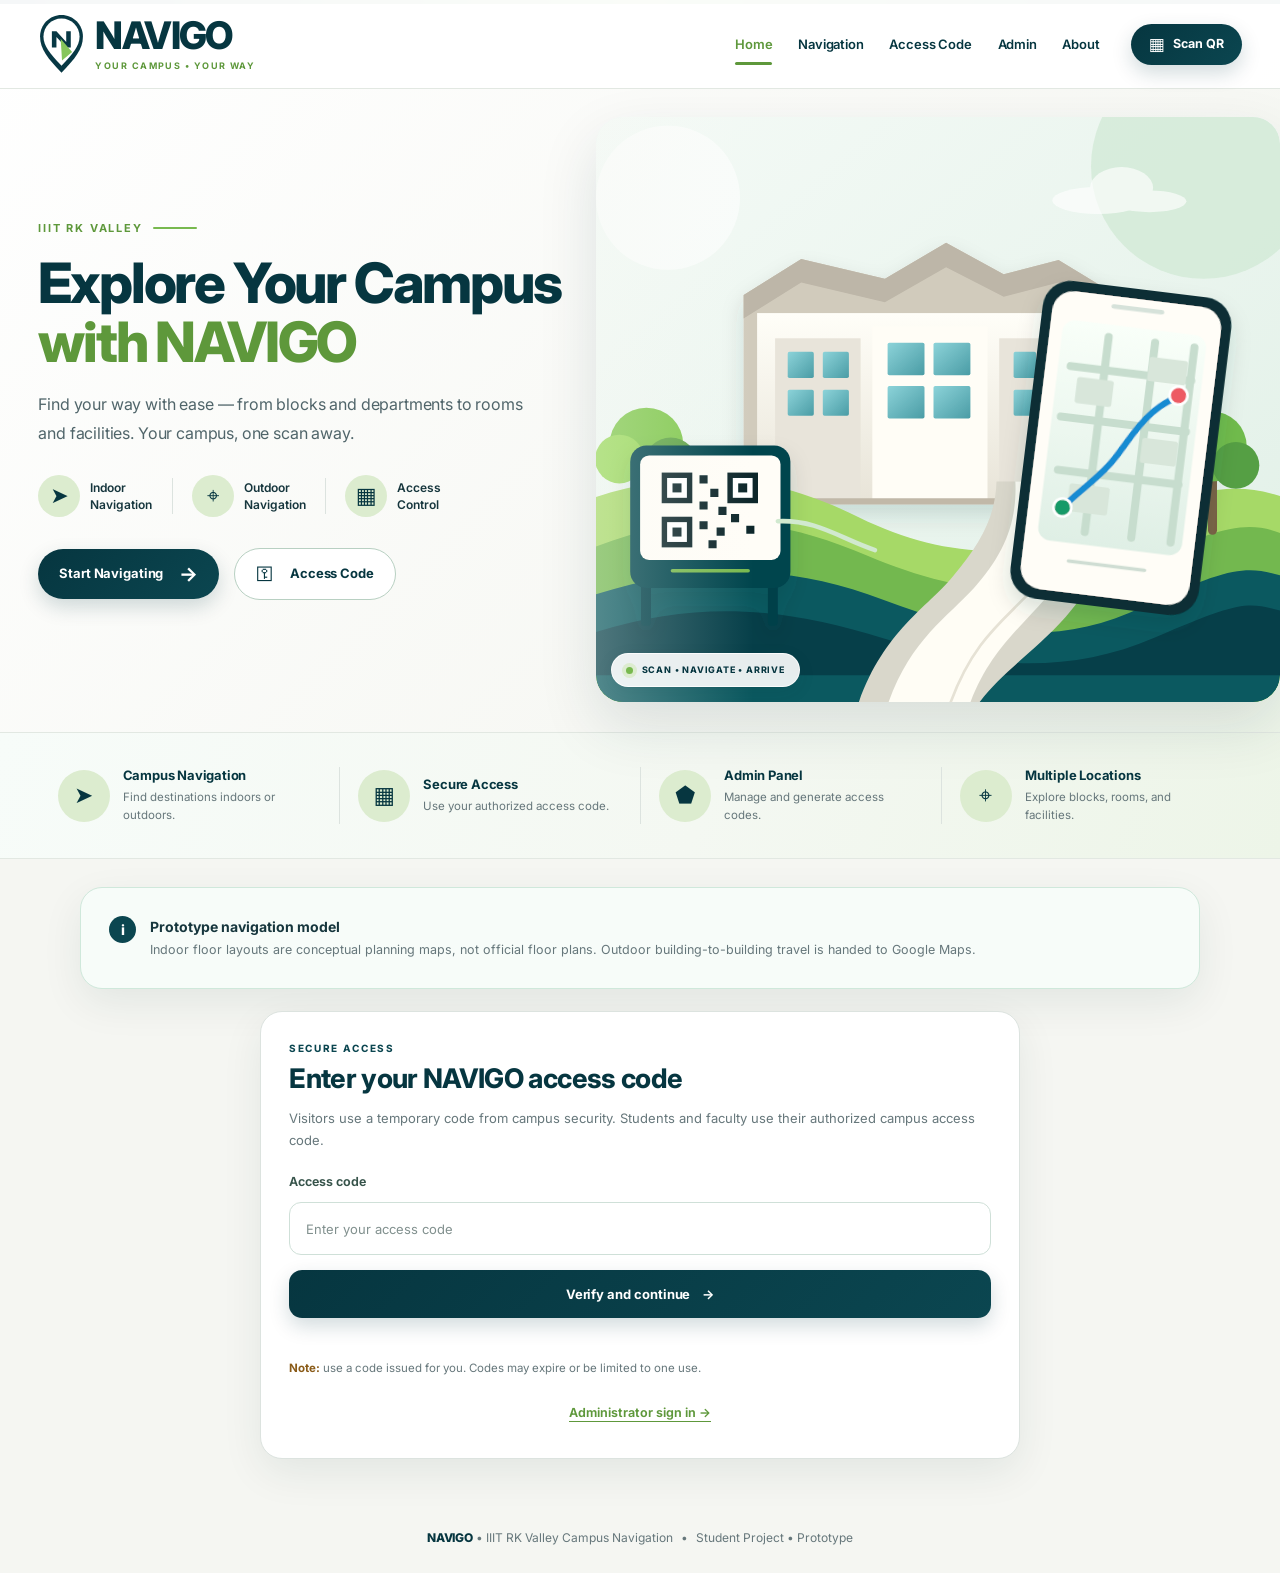
==== commit 6189a27f: "Request six-character NAVIGO access codes" ====
--- a/index.html
+++ b/index.html
@@ -79,7 +79,7 @@
     <p class="hint">Visitors use a temporary code from campus security. Students and faculty use their authorized campus access code.</p>
     <form id="accessForm" class="access-form">
       <label for="accessCode">Access code</label>
-      <input id="accessCode" name="accessCode" type="password" autocomplete="off" minlength="8" maxlength="256" required placeholder="Enter your access code">
+      <input id="accessCode" name="accessCode" type="password" autocomplete="off" minlength="6" maxlength="256" required placeholder="Enter your access code">
       <button id="verifyAccess" type="submit"><span>Verify and continue</span><span aria-hidden="true">→</span></button>
     </form>
     <p id="accessError" class="access-error" role="status" aria-live="polite"></p>
--- a/style.css
+++ b/style.css
@@ -915,3 +915,369 @@
 @media(max-width:450px){
   .hero-reference-copy h1{letter-spacing:-1px}
 }
+
+
+/* Professional typography pass — all text uses real Inter; deployment #84 palette is retained. */
+:root{
+  --font-ui:"Inter",ui-sans-serif,system-ui,-apple-system,BlinkMacSystemFont,"Segoe UI",Arial,sans-serif;
+  --font-heading:"Inter",ui-sans-serif,system-ui,-apple-system,BlinkMacSystemFont,"Segoe UI",Arial,sans-serif;
+}
+html{font-synthesis:none;text-size-adjust:100%;-webkit-text-size-adjust:100%;scroll-padding-top:22px}
+body,
+button,input,select,textarea{
+  font-family:var(--font-ui);
+  font-optical-sizing:auto;
+  font-kerning:normal;
+}
+body{
+  font-size:15px;
+  line-height:1.65;
+  font-weight:400;
+  letter-spacing:-.01em;
+  color:#16363d;
+}
+h1,h2,h3,h4,h5,h6,
+.hero-reference-copy h1,
+.card h2,
+.route-side h3,
+.admin-dashboard-heading h3,
+.admin-table-heading h3{
+  font-family:var(--font-heading);
+  font-optical-sizing:auto;
+  color:#063640;
+  text-wrap:balance;
+  font-synthesis:none;
+}
+h1,h2,h3,h4,h5,h6{font-weight:750}
+p{font-size:14px;line-height:1.75}
+strong,b{font-weight:700}
+small{font-size:12px;line-height:1.55}
+a,button{ -webkit-tap-highlight-color:transparent }
+::selection{background:#dceccf;color:#063640}
+
+/* Brand and navigation: crisp, not overly condensed. */
+.top-brand-copy strong{
+  font-family:var(--font-heading);
+  font-size:clamp(29px,3vw,38px);
+  font-weight:800;
+  line-height:1;
+  letter-spacing:-1.6px;
+}
+.top-brand-copy small{
+  font-size:9px;
+  line-height:1.4;
+  font-weight:700;
+  letter-spacing:1.45px;
+}
+.top-nav-link{
+  font-size:13px;
+  line-height:1.3;
+  font-weight:600;
+  letter-spacing:-.01em;
+}
+.top-nav-qr{
+  font-size:12.5px;
+  line-height:1.25;
+  font-weight:700;
+  letter-spacing:-.01em;
+}
+.hero-reference-copy .hero-reference-eyebrow{
+  font-size:11px;
+  line-height:1.5;
+  font-weight:700;
+  letter-spacing:1.8px;
+}
+.hero-reference-copy h1{
+  font-family:var(--font-heading);
+  font-size:clamp(42px,4.35vw,62px);
+  font-weight:800;
+  line-height:1.075;
+  letter-spacing:-2.2px;
+  text-wrap:balance;
+  margin:0 0 18px;
+}
+.hero-reference-copy>p{
+  max-width:500px;
+  font-size:16px;
+  line-height:1.8;
+  letter-spacing:-.01em;
+  font-weight:400;
+}
+.hero-highlight{
+  font-size:12px;
+  line-height:1.45;
+  font-weight:600;
+}
+.hero-highlight-icon{font-weight:700}
+.hero-reference-primary,.hero-reference-secondary{
+  font-size:13px;
+  line-height:1.35;
+  font-weight:700;
+  letter-spacing:-.01em;
+}
+.hero-reference-art-chip{
+  font-family:var(--font-ui);
+  font-size:9px;
+  line-height:1.4;
+  font-weight:750;
+  letter-spacing:.8px;
+}
+.hero-feature strong{
+  font-family:var(--font-heading);
+  font-size:13px;
+  line-height:1.45;
+  font-weight:700;
+  letter-spacing:-.2px;
+}
+.hero-feature small{
+  font-size:11.5px;
+  line-height:1.55;
+  font-weight:400;
+}
+
+/* Section titles, helper text and content cards have a measured hierarchy. */
+main{font-size:14px;line-height:1.65}
+.card h2,.auth-card h2{
+  font-family:var(--font-heading);
+  font-size:clamp(22px,2vw,26px);
+  font-weight:750;
+  line-height:1.3;
+  letter-spacing:-.65px;
+  margin:0 0 10px;
+}
+.section-kicker{
+  font-size:10px;
+  line-height:1.45;
+  font-weight:750;
+  letter-spacing:1.65px;
+  text-transform:uppercase;
+  margin-bottom:7px;
+}
+.hint{
+  font-size:13px;
+  line-height:1.75;
+  font-weight:400;
+  letter-spacing:0;
+  color:#66777b;
+  margin-bottom:18px;
+}
+.notice strong{
+  font-family:var(--font-heading);
+  font-size:14px;
+  line-height:1.5;
+  font-weight:700;
+}
+.notice span{
+  font-size:12.5px;
+  line-height:1.7;
+  font-weight:400;
+}
+.route-side h3{
+  font-family:var(--font-heading);
+  font-size:14px;
+  line-height:1.5;
+  font-weight:700;
+  letter-spacing:-.2px;
+}
+.route-side p,.place span,.map-note,.facility-helper{
+  font-size:12.5px;
+  line-height:1.65;
+  font-weight:400;
+  letter-spacing:0;
+  color:#66777b;
+}
+.place strong{
+  font-family:var(--font-heading);
+  font-size:13.5px;
+  line-height:1.5;
+  font-weight:700;
+  letter-spacing:-.15px;
+  margin-bottom:3px;
+}
+.room{
+  font-family:var(--font-ui);
+  font-size:12px;
+  line-height:1.4;
+  font-weight:600;
+  letter-spacing:-.02em;
+}
+.floor-map-label{
+  font-size:10px;
+  line-height:1.4;
+  font-weight:750;
+  letter-spacing:.9px;
+}
+.step{
+  font-size:13px;
+  line-height:1.7;
+  font-weight:400;
+}
+.step-number{
+  font-family:var(--font-heading);
+  font-size:12px;
+  font-weight:750;
+}
+.result-heading h2{
+  font-family:var(--font-heading);
+  font-size:clamp(23px,2vw,28px);
+  line-height:1.28;
+  font-weight:750;
+  letter-spacing:-.7px;
+}
+.qr-copy h2{
+  font-family:var(--font-heading);
+  font-size:clamp(25px,3vw,34px);
+  line-height:1.2;
+  font-weight:800;
+  letter-spacing:-1px;
+}
+.qr-copy p{font-size:13.5px;line-height:1.75}
+.qr-points span{font-size:12.5px;line-height:1.65}
+.qr-panel>span{
+  font-size:10px;
+  line-height:1.5;
+  font-weight:750;
+  letter-spacing:1.2px;
+}
+footer{font-size:12px;line-height:1.75;letter-spacing:0}
+footer strong{font-family:var(--font-heading);font-weight:800;letter-spacing:-.3px}
+
+/* Clear and comfortable form typography for visitor and administrator flows. */
+.auth-card h2{
+  font-size:clamp(22px,2.2vw,27px);
+  line-height:1.28;
+  font-weight:750;
+  letter-spacing:-.65px;
+}
+.auth-card .hint{font-size:13px;line-height:1.7}
+.access-form label,.admin-field label{
+  font-family:var(--font-ui);
+  font-size:12.5px;
+  line-height:1.5;
+  font-weight:650;
+  letter-spacing:0;
+  color:#36534a;
+}
+.access-form input,.admin-field input,.admin-field select{
+  font-family:var(--font-ui);
+  font-size:14px;
+  line-height:1.5;
+  font-weight:400;
+  letter-spacing:0;
+}
+.access-form input::placeholder,.admin-field input::placeholder{
+  font-family:var(--font-ui);
+  font-size:13px;
+  font-weight:400;
+  color:#81908e;
+  opacity:1;
+}
+.access-form button,.admin-create-form>button{
+  font-family:var(--font-ui);
+  font-size:13px;
+  line-height:1.4;
+  font-weight:700;
+  letter-spacing:-.005em;
+}
+.admin-link-button,.secondary-button{
+  font-family:var(--font-ui);
+  font-size:12.5px;
+  line-height:1.4;
+  font-weight:650;
+  letter-spacing:0;
+}
+.access-error,.admin-message{
+  font-size:12.5px;
+  line-height:1.65;
+  font-weight:600;
+}
+.access-security-note{font-size:11.5px;line-height:1.65;font-weight:400}
+.access-notice{font-size:12.5px;line-height:1.65;font-weight:600}
+
+/* Admin panel data must remain readable, especially expiry and usage values. */
+.admin-dashboard-heading h3,.admin-table-heading h3{
+  font-family:var(--font-heading);
+  font-size:21px;
+  line-height:1.35;
+  font-weight:750;
+  letter-spacing:-.5px;
+}
+.admin-dashboard-heading .hint{font-size:12.5px;line-height:1.65}
+.admin-table{
+  font-family:var(--font-ui);
+  font-size:12.5px;
+  line-height:1.55;
+}
+.admin-table th{
+  font-size:10.5px;
+  line-height:1.45;
+  font-weight:750;
+  letter-spacing:.7px;
+  text-transform:uppercase;
+}
+.admin-table td{
+  font-size:12.5px;
+  line-height:1.6;
+  font-weight:400;
+}
+.admin-status{
+  font-size:10.5px;
+  line-height:1.35;
+  font-weight:700;
+  letter-spacing:0;
+}
+.admin-small-button{
+  font-size:11px;
+  line-height:1.4;
+  font-weight:650;
+}
+.admin-created-code strong{
+  font-family:var(--font-heading);
+  font-size:14px;
+  line-height:1.5;
+  font-weight:750;
+}
+.admin-created-code p{font-size:12.5px;line-height:1.65}
+.admin-created-code code{
+  font-family:ui-monospace,SFMono-Regular,Consolas,monospace;
+  font-size:14px;
+  line-height:1.6;
+  letter-spacing:.2px;
+}
+button{font-family:var(--font-ui);letter-spacing:0}
+input,select,textarea{font-family:var(--font-ui);letter-spacing:0}
+
+/* Readable mobile scale without overflow or cramped headings. */
+@media(max-width:760px){
+  body{font-size:14px;line-height:1.65}
+  .top-brand-copy strong{font-size:28px;letter-spacing:-1.2px}
+  .top-brand-copy small{font-size:7px;letter-spacing:1px}
+  .hero-reference-copy h1{
+    font-size:clamp(38px,8vw,50px);
+    line-height:1.08;
+    letter-spacing:-1.65px;
+  }
+  .hero-reference-copy>p{font-size:14.5px;line-height:1.75}
+  .hero-highlight{font-size:10.5px}
+  .hero-feature strong{font-size:12px}
+  .hero-feature small{font-size:10px;line-height:1.5}
+  .card h2,.auth-card h2{font-size:22px;line-height:1.3}
+  .hint{font-size:12.5px}
+  .access-form label,.admin-field label{font-size:12px}
+  .access-form input,.admin-field input,.admin-field select{font-size:14px}
+  .admin-table td{font-size:12px}
+}
+@media(max-width:450px){
+  .top-brand-copy strong{font-size:25px;letter-spacing:-1px}
+  .hero-reference-copy h1{font-size:36px;line-height:1.1;letter-spacing:-1.25px}
+  .hero-reference-copy>p{font-size:14px;line-height:1.7}
+  .hero-reference-eyebrow{font-size:10px;letter-spacing:1.3px}
+  .section-kicker{font-size:9.5px;letter-spacing:1.4px}
+  .card h2,.auth-card h2{font-size:21px;letter-spacing:-.4px}
+  .hint{font-size:12px;line-height:1.65}
+  .place strong{font-size:13px}
+  .place span{font-size:11.5px}
+  .hero-feature strong{font-size:11.5px}
+  .hero-feature small{font-size:9.5px}
+  .admin-table td{font-size:11.5px}
+}
